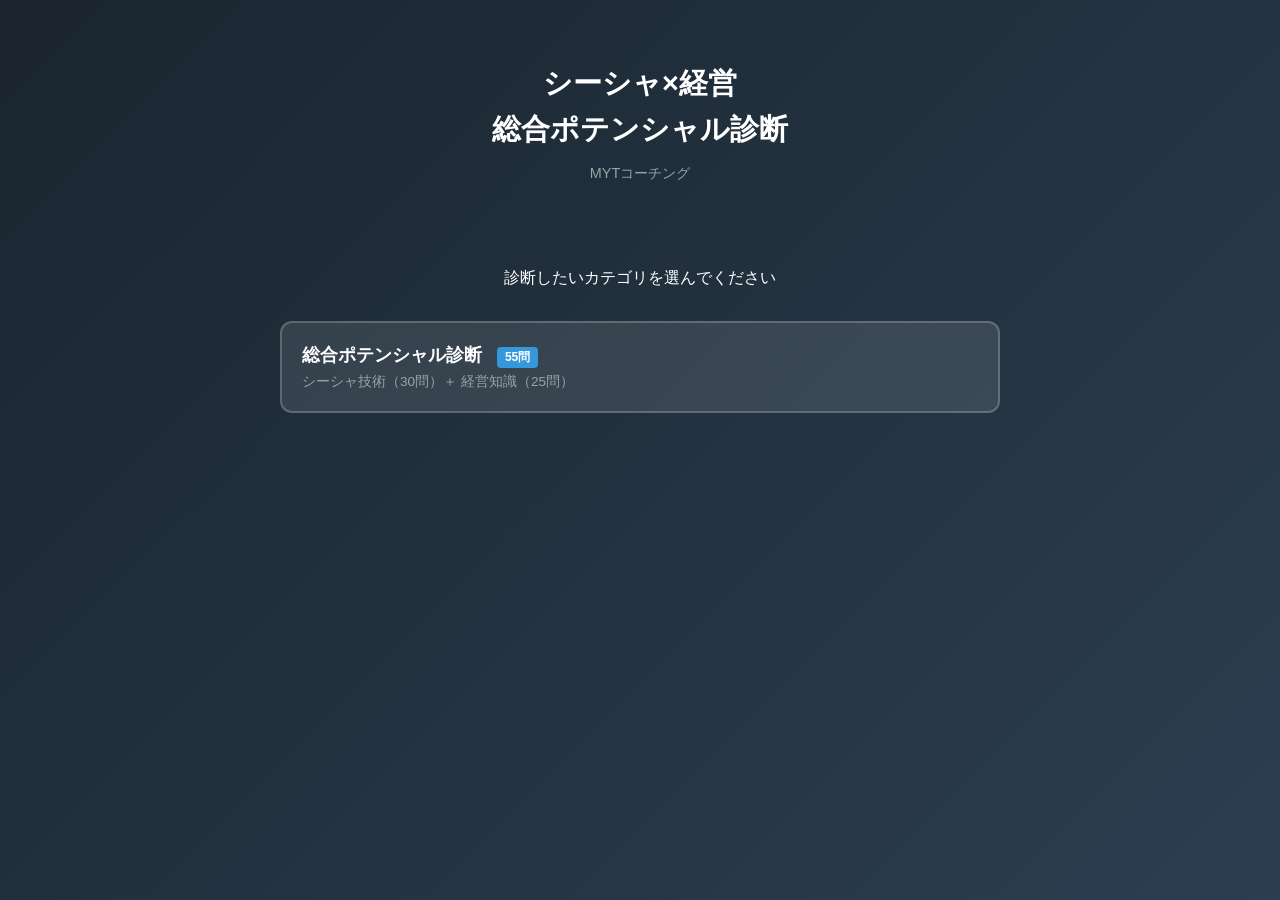
==== index.html @ 393d8783 "Move index.html to project root Co-Authored-By: Claude Opus 4.5 <noreply@anthropic.com>" ====
<!DOCTYPE html>
<html lang="ja">
<head>
    <meta charset="UTF-8">
    <meta name="viewport" content="width=device-width, initial-scale=1.0">
    <title>シーシャ×経営 総合ポテンシャル診断</title>
    <style>
        :root {
            --primary: #2c3e50;
            --secondary: #3498db;
            --success: #27ae60;
            --danger: #e74c3c;
            --warning: #f39c12;
            --light: #ecf0f1;
            --dark: #1a252f;
        }

        * {
            box-sizing: border-box;
            margin: 0;
            padding: 0;
        }

        body {
            font-family: -apple-system, BlinkMacSystemFont, 'Segoe UI', 'Hiragino Sans', sans-serif;
            background: linear-gradient(135deg, #1a252f 0%, #2c3e50 100%);
            min-height: 100vh;
            color: #fff;
            line-height: 1.6;
        }

        .container {
            max-width: 800px;
            margin: 0 auto;
            padding: 20px;
        }

        /* ヘッダー */
        .header {
            text-align: center;
            padding: 40px 20px;
        }

        .header h1 {
            font-size: 1.8rem;
            margin-bottom: 10px;
        }

        .header p {
            color: #95a5a6;
            font-size: 0.9rem;
        }

        /* スタート画面 */
        .start-screen {
            text-align: center;
            padding: 40px 20px;
        }

        .quiz-type-selector {
            display: flex;
            flex-direction: column;
            gap: 15px;
            margin: 30px 0;
        }

        .quiz-type-btn {
            background: rgba(255,255,255,0.1);
            border: 2px solid rgba(255,255,255,0.2);
            color: #fff;
            padding: 20px;
            border-radius: 12px;
            cursor: pointer;
            transition: all 0.3s;
            text-align: left;
        }

        .quiz-type-btn:hover {
            background: rgba(52, 152, 219, 0.3);
            border-color: var(--secondary);
        }

        .quiz-type-btn h3 {
            font-size: 1.1rem;
            margin-bottom: 5px;
        }

        .quiz-type-btn p {
            font-size: 0.85rem;
            color: #95a5a6;
        }

        .quiz-type-btn .badge {
            display: inline-block;
            background: var(--secondary);
            padding: 2px 8px;
            border-radius: 4px;
            font-size: 0.75rem;
            margin-left: 10px;
        }

        /* クイズ画面 */
        .quiz-screen {
            display: none;
        }

        .progress-bar {
            background: rgba(255,255,255,0.1);
            border-radius: 10px;
            height: 8px;
            margin-bottom: 20px;
            overflow: hidden;
        }

        .progress-fill {
            background: linear-gradient(90deg, var(--secondary), var(--success));
            height: 100%;
            transition: width 0.3s;
        }

        .question-info {
            display: flex;
            justify-content: space-between;
            align-items: center;
            margin-bottom: 15px;
            font-size: 0.85rem;
            color: #95a5a6;
        }

        .category-badge {
            background: rgba(52, 152, 219, 0.3);
            padding: 4px 12px;
            border-radius: 20px;
            font-size: 0.8rem;
        }

        .question-card {
            background: rgba(255,255,255,0.05);
            border-radius: 16px;
            padding: 30px;
            margin-bottom: 20px;
        }

        .question-text {
            font-size: 1.15rem;
            line-height: 1.8;
            margin-bottom: 25px;
        }

        .answer-buttons {
            display: flex;
            gap: 15px;
        }

        .answer-btn {
            flex: 1;
            padding: 18px;
            border: 2px solid rgba(255,255,255,0.2);
            border-radius: 12px;
            background: rgba(255,255,255,0.05);
            color: #fff;
            font-size: 1.1rem;
            cursor: pointer;
            transition: all 0.3s;
        }

        .answer-btn:hover {
            transform: translateY(-2px);
        }

        .answer-btn.correct-btn:hover {
            background: rgba(39, 174, 96, 0.3);
            border-color: var(--success);
        }

        .answer-btn.wrong-btn:hover {
            background: rgba(231, 76, 60, 0.3);
            border-color: var(--danger);
        }

        .answer-btn.selected-correct {
            background: rgba(39, 174, 96, 0.5);
            border-color: var(--success);
        }

        .answer-btn.selected-wrong {
            background: rgba(231, 76, 60, 0.5);
            border-color: var(--danger);
        }

        .answer-btn.show-correct {
            background: rgba(39, 174, 96, 0.3);
            border-color: var(--success);
        }

        .answer-btn.selected {
            transform: translateY(-2px);
            box-shadow: 0 4px 15px rgba(52, 152, 219, 0.4);
        }

        .answer-btn.correct-btn.selected {
            background: rgba(39, 174, 96, 0.4);
            border-color: var(--success);
        }

        .answer-btn.wrong-btn.selected {
            background: rgba(231, 76, 60, 0.4);
            border-color: var(--danger);
        }

        .answer-btn:disabled {
            cursor: not-allowed;
            opacity: 0.8;
        }

        /* フィードバック */
        .feedback {
            display: none;
            padding: 20px;
            border-radius: 12px;
            margin-bottom: 20px;
        }

        .feedback.correct {
            background: rgba(39, 174, 96, 0.2);
            border: 1px solid var(--success);
        }

        .feedback.wrong {
            background: rgba(231, 76, 60, 0.2);
            border: 1px solid var(--danger);
        }

        .feedback.info {
            background: rgba(52, 152, 219, 0.2);
            border: 1px solid var(--secondary);
        }

        .feedback h4 {
            margin-bottom: 10px;
            display: flex;
            align-items: center;
            gap: 8px;
        }

        .feedback p {
            font-size: 0.9rem;
            color: #bdc3c7;
        }

        .next-btn {
            width: 100%;
            padding: 16px;
            background: var(--secondary);
            border: none;
            border-radius: 12px;
            color: #fff;
            font-size: 1rem;
            cursor: pointer;
            transition: all 0.3s;
            display: none;
        }

        .next-btn:hover {
            background: #2980b9;
        }

        /* 結果画面 */
        .result-screen {
            display: none;
            text-align: center;
            padding: 40px 20px;
        }

        .score-circle {
            width: 180px;
            height: 180px;
            border-radius: 50%;
            background: conic-gradient(var(--success) var(--score-percent), rgba(255,255,255,0.1) 0);
            display: flex;
            align-items: center;
            justify-content: center;
            margin: 30px auto;
            position: relative;
        }

        .score-circle::before {
            content: '';
            width: 140px;
            height: 140px;
            background: var(--dark);
            border-radius: 50%;
            position: absolute;
        }

        .score-text {
            position: relative;
            z-index: 1;
        }

        .score-text .score {
            font-size: 2.5rem;
            font-weight: bold;
        }

        .score-text .total {
            font-size: 1rem;
            color: #95a5a6;
        }

        .grade {
            font-size: 3rem;
            margin: 20px 0;
        }

        .grade-label {
            font-size: 1.2rem;
            margin-bottom: 30px;
        }

        .main-scores {
            display: flex;
            gap: 20px;
            margin: 30px 0;
        }

        .main-score-card {
            flex: 1;
            background: rgba(255,255,255,0.05);
            border-radius: 12px;
            padding: 20px;
            text-align: center;
        }

        .main-score-card h3 {
            font-size: 0.9rem;
            color: #95a5a6;
            margin-bottom: 10px;
        }

        .main-score-value {
            font-size: 1.8rem;
            font-weight: bold;
            margin-bottom: 5px;
        }

        .main-score-percent {
            font-size: 1rem;
            color: #95a5a6;
            margin-bottom: 10px;
        }

        .main-score-grade {
            font-size: 2rem;
            font-weight: bold;
        }

        .main-score-grade.grade-a { color: var(--success); }
        .main-score-grade.grade-b { color: var(--secondary); }
        .main-score-grade.grade-c { color: var(--warning); }
        .main-score-grade.grade-d { color: var(--danger); }

        .category-scores {
            text-align: left;
            background: rgba(255,255,255,0.05);
            border-radius: 12px;
            padding: 20px;
            margin: 30px 0;
        }

        .category-scores h3 {
            margin-bottom: 15px;
            font-size: 1rem;
        }

        .category-score-item {
            display: flex;
            justify-content: space-between;
            align-items: center;
            padding: 10px 0;
            border-bottom: 1px solid rgba(255,255,255,0.1);
        }

        .category-score-item:last-child {
            border-bottom: none;
        }

        .category-score-item .name {
            font-size: 0.9rem;
        }

        .category-score-item .score {
            font-weight: bold;
        }

        .restart-btn {
            padding: 16px 40px;
            background: var(--secondary);
            border: none;
            border-radius: 12px;
            color: #fff;
            font-size: 1rem;
            cursor: pointer;
            transition: all 0.3s;
            margin-top: 20px;
        }

        .restart-btn:hover {
            background: #2980b9;
        }

        /* 自己評価モード用 */
        .self-eval-note {
            background: rgba(243, 156, 18, 0.2);
            border: 1px solid var(--warning);
            border-radius: 8px;
            padding: 12px;
            margin-bottom: 20px;
            font-size: 0.85rem;
        }

        /* 説明入力用 */
        .explanation-input {
            background: rgba(52, 152, 219, 0.1);
            border: 1px solid var(--secondary);
            border-radius: 12px;
            padding: 20px;
            margin-bottom: 20px;
        }

        .explanation-input label {
            display: block;
            margin-bottom: 10px;
            font-size: 0.95rem;
            color: #ecf0f1;
        }

        .explanation-input textarea {
            width: 100%;
            padding: 12px;
            border: 1px solid rgba(255,255,255,0.2);
            border-radius: 8px;
            background: rgba(255,255,255,0.05);
            color: #fff;
            font-size: 0.95rem;
            font-family: inherit;
            resize: vertical;
            min-height: 100px;
        }

        .explanation-input textarea::placeholder {
            color: #7f8c8d;
        }

        .explanation-input textarea:focus {
            outline: none;
            border-color: var(--secondary);
        }

        .user-explanation-display {
            background: rgba(52, 152, 219, 0.1);
            border: 1px solid var(--secondary);
            border-radius: 8px;
            padding: 15px;
            margin-top: 15px;
        }

        .user-explanation-display h5 {
            font-size: 0.85rem;
            color: #95a5a6;
            margin-bottom: 8px;
        }

        .user-explanation-display p {
            font-size: 0.9rem;
            color: #ecf0f1;
            white-space: pre-wrap;
        }

        /* レスポンシブ */
        @media (max-width: 600px) {
            .header h1 {
                font-size: 1.4rem;
            }

            .question-text {
                font-size: 1rem;
            }

            .answer-buttons {
                flex-direction: column;
            }

            .score-circle {
                width: 150px;
                height: 150px;
            }

            .score-circle::before {
                width: 110px;
                height: 110px;
            }
        }
    </style>
</head>
<body>
    <div class="container">
        <!-- ヘッダー -->
        <div class="header">
            <h1>シーシャ×経営<br>総合ポテンシャル診断</h1>
            <p>MYTコーチング</p>
        </div>

        <!-- スタート画面 -->
        <div class="start-screen" id="startScreen">
            <p>診断したいカテゴリを選んでください</p>

            <div class="quiz-type-selector">
                <button class="quiz-type-btn" onclick="startQuiz('all')">
                    <h3>総合ポテンシャル診断 <span class="badge">55問</span></h3>
                    <p>シーシャ技術（30問）＋ 経営知識（25問）</p>
                </button>
            </div>
        </div>

        <!-- クイズ画面 -->
        <div class="quiz-screen" id="quizScreen">
            <div class="progress-bar">
                <div class="progress-fill" id="progressFill"></div>
            </div>

            <div class="question-info">
                <span id="questionNumber">問1 / 30</span>
                <span class="category-badge" id="categoryBadge">カテゴリ</span>
            </div>

            <div id="selfEvalNote" class="self-eval-note" style="display: none;">
                自己評価形式：できる/説明できる → ○、できない → ×
            </div>

            <div class="question-card">
                <p class="question-text" id="questionText">問題文がここに表示されます</p>

                <div class="answer-buttons">
                    <button class="answer-btn correct-btn" id="btnCorrect" onclick="answer(true)">○</button>
                    <button class="answer-btn wrong-btn" id="btnWrong" onclick="answer(false)">×</button>
                </div>
            </div>

            <div class="feedback" id="feedback">
                <h4 id="feedbackTitle">正解！</h4>
                <p id="feedbackText">解説がここに表示されます</p>
            </div>

            <div class="explanation-input" id="explanationInput" style="display: none;">
                <label for="userExplanation" id="explanationLabel">あなたの説明を入力してください：</label>
                <textarea id="userExplanation" rows="4" placeholder="自分の言葉で説明してください..."></textarea>
            </div>

            <div class="user-explanation-display" id="userExplanationDisplay" style="display: none;">
                <h5>あなたの説明：</h5>
                <p id="userExplanationText"></p>
            </div>

            <button class="next-btn" id="confirmBtn" onclick="confirmAnswer()">回答を確定</button>
            <button class="next-btn" id="submitExplanationBtn" onclick="submitExplanation()" style="display: none;">説明を送信して次へ</button>
            <button class="next-btn" id="nextBtn" onclick="nextQuestion()">次の問題へ</button>
        </div>

        <!-- 結果画面 -->
        <div class="result-screen" id="resultScreen">
            <h2>診断結果</h2>

            <div class="score-circle" id="scoreCircle">
                <div class="score-text">
                    <div class="score" id="finalScore">0</div>
                    <div class="total" id="finalTotal">/ 0問</div>
                </div>
            </div>

            <div class="grade" id="grade">A</div>
            <div class="grade-label" id="gradeLabel">トップクラス</div>

            <div class="main-scores">
                <div class="main-score-card" id="shishaScoreCard">
                    <h3>シーシャ技術</h3>
                    <div class="main-score-value" id="shishaScore">0/30</div>
                    <div class="main-score-percent" id="shishaPercent">0%</div>
                    <div class="main-score-grade" id="shishaGrade">-</div>
                </div>
                <div class="main-score-card" id="businessScoreCard">
                    <h3>経営知識</h3>
                    <div class="main-score-value" id="businessScore">0/25</div>
                    <div class="main-score-percent" id="businessPercent">0%</div>
                    <div class="main-score-grade" id="businessGrade">-</div>
                </div>
            </div>

            <div class="category-scores" id="categoryScores">
                <h3>詳細カテゴリ別スコア</h3>
                <div id="categoryScoreList"></div>
            </div>

            <button class="restart-btn" onclick="restart()">もう一度診断する</button>
        </div>
    </div>

    <script>
        // シーシャ技術診断（30問）
        const shishaQuestions = [
            // Ⅰ．最重要：シーシャの土台理解（1〜8）
            {
                category: "Ⅰ. シーシャの土台理解",
                question: "シーシャで、フレーバーを過熱するのでなく、熱で温めて成分を抽出している意図を自分の言葉で説明できる",
                type: "self-eval",
                explanation: "シーシャは「燃やす」のではなく「揮発させる」ことで味を引き出します。過熱を避け、最適な温度帯を維持する理解が重要です。"
            },
            {
                category: "Ⅰ. シーシャの土台理解",
                question: "シーシャを作ってから30分後に、何が変わるか3つ以上言える",
                type: "self-eval",
                explanation: "熱のなじみ、フレーバーの味変化、キック感の減少、炭の灰化、温度の浸透など、時間経過による変化を理解することが重要です。"
            },
            {
                category: "Ⅰ. シーシャの土台理解",
                question: "香り・味・煙のうち、最初に出やすいものと遅れて出るものを区別できる",
                type: "self-eval",
                explanation: "香料→糖蜜→グリセリンの順で活性化します。それぞれの揮発タイミングを理解することで、より良い提供ができます。"
            },
            {
                category: "Ⅰ. シーシャの土台理解",
                question: "同じフレーバーで、結果が変わった具体例を1つ説明できる",
                type: "self-eval",
                explanation: "機材の変化や外的要因（気温など）で結果は変わります。再現性を持たせるには、変数を意識することが必要です。"
            },
            {
                category: "Ⅰ. シーシャの土台理解",
                question: "炭の「数」以外に、重要な要素を2つ以上言える",
                type: "self-eval",
                explanation: "炭の体積、炭の炊き方、熱気と外気のバランス、使う道具との相性など、数以外にも多くの要素があります。"
            },
            {
                category: "Ⅰ. シーシャの土台理解",
                question: "強く吸いすぎたときに、実際に起きた変化を説明できる",
                type: "self-eval",
                explanation: "強く吸うと熱中心の侵入が進み、上面と下面の剥離が発生。本来持つ時間が短縮される原因になります。"
            },
            {
                category: "Ⅰ. シーシャの土台理解",
                question: "吸う人が変わったときに、どこが変わるか具体的に言える",
                type: "self-eval",
                explanation: "吸い方には属人性があり、浅く吸う人と深く吸う人では、熱の入り方や味の出方が大きく変わります。"
            },
            {
                category: "Ⅰ. シーシャの土台理解",
                question: "その場に合わせて、作り方を変えた経験を説明できる",
                type: "self-eval",
                explanation: "お客さまの好みや趣向に合わせてカスタマイズすることで、より高い満足度を提供できます。"
            },
            // Ⅱ．熱と炭の扱い（9〜15）
            {
                category: "Ⅱ. 熱と炭の扱い",
                question: "炭の数を変えた理由を、結果とセットで説明できる",
                type: "self-eval",
                explanation: "炭が多いと熱中心の侵入で上面が活性化、少ないと外気優位で活性化温度に到達しないなど、結果が大きく変わります。"
            },
            {
                category: "Ⅱ. 熱と炭の扱い",
                question: "炭を中央寄り／外側寄りに置く理由を説明できる",
                type: "self-eval",
                explanation: "炭の配置は熱の入り方を左右します。中央は強い熱、外側は緩やかな熱になります。"
            },
            {
                category: "Ⅱ. 熱と炭の扱い",
                question: "炭を動かさずに失敗した経験を説明できる",
                type: "self-eval",
                explanation: "炭を動かさないと一部だけ過熱し、フレーバーが焦げる原因になります。定期的な調整が必要です。"
            },
            {
                category: "Ⅱ. 熱と炭の扱い",
                question: "吸い始めと30分後で、炭の役割がどう変わるか説明できる",
                type: "self-eval",
                explanation: "炭替え前後で熱量が大きく変化します。炭替え直後は熱が急上昇し、中層〜下層が活性化します。"
            },
            {
                category: "Ⅱ. 熱と炭の扱い",
                question: "炭替えを「いつ・なぜ」行うか説明できる",
                type: "self-eval",
                explanation: "炭が半分程度灰化したタイミングで、熱量維持のために行います。単なる熱源補充ではなく、味の変化も伴います。"
            },
            {
                category: "Ⅱ. 熱と炭の扱い",
                question: "熱が強すぎたと判断した具体的なサインを2つ言える",
                type: "self-eval",
                explanation: "えぐみが出る、煙が焦げ臭い、むせる、味が飛ぶなどのサインがあります。"
            },
            {
                category: "Ⅱ. 熱と炭の扱い",
                question: "熱が弱すぎたと判断した具体的なサインを2つ言える",
                type: "self-eval",
                explanation: "煙が薄い、味が出ない、吸い心地が軽すぎるなどのサインがあります。"
            },
            // Ⅲ．吸い方・人の影響（16〜21）
            {
                category: "Ⅲ. 吸い方・人の影響",
                question: "吸う強さ・間隔が、熱にどう影響するか説明できる",
                type: "self-eval",
                explanation: "強く吸うと空気が流れて熱が上がり、間隔が長いと熱が下がります。吸い方は熱管理の重要な変数です。"
            },
            {
                category: "Ⅲ. 吸い方・人の影響",
                question: "吸いすぎて崩れた経験を、原因込みで説明できる",
                type: "self-eval",
                explanation: "連続して強く吸うと熱が過剰になり、フレーバーが焦げたり、味が崩れる原因になります。"
            },
            {
                category: "Ⅲ. 吸い方・人の影響",
                question: "吸われなさすぎて崩れた経験を説明できる",
                type: "self-eval",
                explanation: "吸わない時間が長いと熱が逃げ、フレーバーが十分に活性化せず味が出なくなります。"
            },
            {
                category: "Ⅲ. 吸い方・人の影響",
                question: "複数人で吸ったときの変化を説明できる",
                type: "self-eval",
                explanation: "複数人で回し吸いすると、熱の入り方が変わり、通常より早く味が変化することがあります。"
            },
            {
                category: "Ⅲ. 吸い方・人の影響",
                question: "自分の吸い方の特徴を言葉で説明できる",
                type: "self-eval",
                explanation: "自分の吸い方を客観視することで、お客さまへのアドバイスや調整がより的確になります。"
            },
            {
                category: "Ⅲ. 吸い方・人の影響",
                question: "お客さんに合わせて、吸い方のアドバイスを変えたことがある",
                type: "self-eval",
                explanation: "初心者にはゆっくり、経験者には自由にといった、相手に合わせたアドバイスができることが重要です。"
            },
            // Ⅳ．道具・環境の理解（22〜26）
            {
                category: "Ⅳ. 道具・環境の理解",
                question: "パイプの違いで起きる変化を説明できる",
                type: "self-eval",
                explanation: "パイプの長さ、太さ、素材、ディフューザーの有無などで、煙の冷却度合いや吸い心地が変わります。"
            },
            {
                category: "Ⅳ. 道具・環境の理解",
                question: "アルミのみ／HMD使用時の違いを説明できる",
                type: "self-eval",
                explanation: "アルミは細かい調整が可能で職人技が出る。HMDは安定性重視で効率的。場面に応じた使い分けが有効です。"
            },
            {
                category: "Ⅳ. 道具・環境の理解",
                question: "水量を変えた理由と結果を説明できる",
                type: "self-eval",
                explanation: "水量は煙の冷却とフィルタリングに影響。多いと冷たくまろやか、少ないと軽い吸い心地になります。"
            },
            {
                category: "Ⅳ. 道具・環境の理解",
                question: "気温・湿度で調整した経験を説明できる",
                type: "self-eval",
                explanation: "冬は水温が下がり煙が冷却されやすく、夏は揮発しやすい。季節に応じた調整が品質安定に繋がります。"
            },
            {
                category: "Ⅳ. 道具・環境の理解",
                question: "同じレシピで失敗した理由を説明できる",
                type: "self-eval",
                explanation: "外部環境（気温、湿度、フレーバーの状態など）の変化により、同じレシピでも結果は変わります。"
            },
            // Ⅴ．学習・復旧能力（27〜30）
            {
                category: "Ⅴ. 学習・復旧能力",
                question: "失敗したシーシャを、どこから直すか説明できる",
                type: "self-eval",
                explanation: "原因特定→対処の順序を理解し、熱なのか、盛り方なのか、炭の配置なのかを判断できることが重要です。"
            },
            {
                category: "Ⅴ. 学習・復旧能力",
                question: "一度崩れた状態から、戻した経験を説明できる",
                type: "self-eval",
                explanation: "リカバリーの経験があると、繁忙時でも落ち着いて対応できます。"
            },
            {
                category: "Ⅴ. 学習・復旧能力",
                question: "他人の失敗を見て、原因を推測したことがある",
                type: "self-eval",
                explanation: "他者の失敗から学ぶ姿勢があると、自分では経験しない失敗パターンも理解できます。"
            },
            {
                category: "Ⅴ. 学習・復旧能力",
                question: "自分の作り方の弱点を1つ言える",
                type: "self-eval",
                explanation: "自己認識ができていると、改善の方向性が明確になり、成長が加速します。"
            }
        ];

        // 経営知識診断（25問）
        const businessQuestions = [
            // 経営感覚・基本概念（1〜5）
            {
                category: "経営感覚・基本概念",
                question: "売上高とは、自店が「売り上げた金額の合計」のことである。",
                answer: false,
                explanation: "お客さまが「買い上げた金額の合計」が正しい定義です。視点の違いが重要です。"
            },
            {
                category: "経営感覚・基本概念",
                question: "飲食店の売上高は「客数 × 客単価」で計算できる。",
                answer: true,
                explanation: "売上高=客数×客単価は経営の基本公式です。売上を伸ばすには「客数を増やす」か「客単価を上げる」かの方向性が見えます。"
            },
            {
                category: "経営感覚・基本概念",
                question: "経営の三種の神器は「人」→「物」→「金」の順番で重要である。",
                answer: false,
                explanation: "「金」→「人」→「物」→売り方の順が正しいです。資金がなければ人も物も揃えられません。"
            },
            {
                category: "経営感覚・基本概念",
                question: "売上高はオーナー・店長（TOP）にしか作れない。",
                answer: true,
                explanation: "TOPである経営者こそが、戦略を立て、仕組みを作り、売上を生み出す源泉となります。"
            },
            {
                category: "経営感覚・基本概念",
                question: "客足が減ったら、まずチラシ配布やSNS広告を強化すべきである。",
                answer: false,
                explanation: "広告の前に、来店が減った原因を特定して解決すべきです。広告・販促は自店の良さを知らしめる行為です。"
            },
            // 生存対策・経営構図（6〜10）
            {
                category: "生存対策・経営構図",
                question: "経営とは、継続した「投資」と「回収」のしくみと活動のことである。",
                answer: true,
                explanation: "経営の本質は投資と回収のサイクルを継続的に回すことです。"
            },
            {
                category: "生存対策・経営構図",
                question: "飲食店の生存条件の一つは「荒利益高≧経費」である。",
                answer: true,
                explanation: "荒利益が経費を下回ると赤字になり、事業継続が困難になります。"
            },
            {
                category: "生存対策・経営構図",
                question: "売上高を上げることは、荒利益を確保し利益を上げるための「目的」である。",
                answer: false,
                explanation: "売上は「手段」です。真の目的は適正な利益を確保し、事業を継続・発展させることです。"
            },
            {
                category: "生存対策・経営構図",
                question: "荒利益高は「売上高－売上原価（食材原価）」で計算できる。",
                answer: true,
                explanation: "荒利益高=売上高-原価で計算されます。これが経費を上回る必要があります。"
            },
            {
                category: "生存対策・経営構図",
                question: "人件費や家賃などの分配率を守らないと、飲食店は確実に崩壊する。",
                answer: true,
                explanation: "分配率は経営の生命線です。FL比率（Food+Labor）の管理が特に重要です。"
            },
            // 顧客対応（11〜15）
            {
                category: "顧客対応",
                question: "「お客さまのために」とは、朝礼で唱和する心構えのことである。",
                answer: false,
                explanation: "心構えではなく、行動の仕方と、実現している状態のことです。「思っている」だけでは不十分です。"
            },
            {
                category: "顧客対応",
                question: "飲食店において「料理（商品）」こそがお客さま満足の本命策である。",
                answer: true,
                explanation: "接客やサービスも大切ですが、お客様は商品を求めて来店されます。商品力が最優先です。"
            },
            {
                category: "顧客対応",
                question: "お客さまが店に求める要素として「安さ」「豊富さ」「速さ」「便利さ」「清潔さ」がある。",
                answer: true,
                explanation: "これらは顧客が店舗に求める基本的な価値要素です。"
            },
            {
                category: "顧客対応",
                question: "料理の品質に必要なのは「最高の品質」よりも「価格に見合った必要な品質」である。",
                answer: true,
                explanation: "過剰品質はコストを圧迫します。価格に見合った適正品質を提供することが重要です。"
            },
            {
                category: "顧客対応",
                question: "「お客さまのために」とは、「作る立場」「売る立場」で考えることである。",
                answer: false,
                explanation: "「食べる立場」「買う立場」に視点を変更することが正しい考え方です。"
            },
            // 経営戦略・市場対応（16〜19）
            {
                category: "経営戦略・市場対応",
                question: "小規模飲食店に最初から必要なのは「差別化」であり、繁盛店の「真似」をすべきではない。",
                answer: false,
                explanation: "最初は差別化できる体力をつけるために「真似（＝経験主義）」をすべきです。"
            },
            {
                category: "経営戦略・市場対応",
                question: "「オンリーワン」の店になることは、「ナンバーワン」になるための手段である。",
                answer: true,
                explanation: "ある分野でナンバーワンになるための戦略的選択がオンリーワンです。"
            },
            {
                category: "経営戦略・市場対応",
                question: "現代の飲食店では「多メニュー・少量販売」から「限定メニュー・多量販売」への転換が求められる。",
                answer: true,
                explanation: "メニューを絞り込み、得意分野に集中することで効率と品質を高められます。"
            },
            {
                category: "経営戦略・市場対応",
                question: "飲食店経営における重要な判断は「精神力」や「根性」だけで行うべきである。",
                answer: false,
                explanation: "「精神」と「論理」の両立が必要です。決断は「知識」であり、精神・根性だけではありません。"
            },
            // メニュー政策・商品管理（20〜22）
            {
                category: "メニュー政策・商品管理",
                question: "飲食店で利益が出ない場合、まず取り組むべきは「売上高の増大」である。",
                answer: false,
                explanation: "売れない時代においては、まず「コスト削減」から取り組むべきです。"
            },
            {
                category: "メニュー政策・商品管理",
                question: "プライスラインの数は多ければ多いほど良い。",
                answer: false,
                explanation: "通常は3〜5ライン、最大でも7ラインが適正です。安くて1ラインが最も強い。"
            },
            {
                category: "メニュー政策・商品管理",
                question: "飲食店のビジネス手法は、同一メニューをより多くの客に売る「マーケティング」である。",
                answer: false,
                explanation: "同一の客に総予算の範囲でより多くの料理・ドリンクを提供する「マーチャンダイジング」が重要です。"
            },
            // 計数管理（23〜25）
            {
                category: "計数管理",
                question: "ABC分析とは、売れ筋メニューに管理の主力を注ぐ「重点管理」の手法である。",
                answer: true,
                explanation: "売上貢献度でA・B・Cにランク分けし、重点的に管理する手法です。"
            },
            {
                category: "計数管理",
                question: "実地棚卸しをしないと、正確な荒利益高がわからず「経営」ができなくなる。",
                answer: true,
                explanation: "棚卸しなしでは原価が正確に把握できず、利益計算ができません。"
            },
            {
                category: "計数管理",
                question: "労働生産性の公式は「売上高÷従業者数」である。",
                answer: false,
                explanation: "「荒利益高÷従業者数」が正しい公式です。生産性は単位当り獲得荒利益高のことです。"
            }
        ];

        // 状態管理
        let currentQuestions = [];
        let currentIndex = 0;
        let score = 0;
        let categoryScores = {};
        let quizType = '';
        let shishaScore = { correct: 0, total: 0 };
        let businessScore = { correct: 0, total: 0 };
        let selectedAnswer = null; // 現在選択中の回答
        let userExplanations = []; // ユーザーの説明を保存

        // クイズ開始
        function startQuiz(type) {
            quizType = type;

            // シーシャ問題にquizTypeを付与
            const shishaWithType = shishaQuestions.map(q => ({...q, quizType: 'shisha'}));
            // 経営問題にquizTypeを付与
            const businessWithType = businessQuestions.map(q => ({...q, quizType: 'business'}));

            // 全問題を結合（シーシャ→経営の順、シャッフルなし）
            currentQuestions = [...shishaWithType, ...businessWithType];

            currentIndex = 0;
            score = 0;
            categoryScores = {};
            shishaScore = { correct: 0, total: 0 };
            businessScore = { correct: 0, total: 0 };
            userExplanations = [];

            document.getElementById('startScreen').style.display = 'none';
            document.getElementById('quizScreen').style.display = 'block';
            document.getElementById('resultScreen').style.display = 'none';

            showQuestion();
        }

        // 配列シャッフル
        function shuffleArray(array) {
            const newArray = [...array];
            for (let i = newArray.length - 1; i > 0; i--) {
                const j = Math.floor(Math.random() * (i + 1));
                [newArray[i], newArray[j]] = [newArray[j], newArray[i]];
            }
            return newArray;
        }

        // 問題表示
        function showQuestion() {
            const q = currentQuestions[currentIndex];

            // プログレスバー更新
            const progress = ((currentIndex) / currentQuestions.length) * 100;
            document.getElementById('progressFill').style.width = progress + '%';

            // 問題番号
            document.getElementById('questionNumber').textContent =
                `問${currentIndex + 1} / ${currentQuestions.length}`;

            // カテゴリ
            document.getElementById('categoryBadge').textContent = q.category;

            // 問題文
            document.getElementById('questionText').textContent = q.question;

            // 自己評価モードの表示
            if (q.type === 'self-eval') {
                document.getElementById('selfEvalNote').style.display = 'block';
                document.getElementById('btnCorrect').textContent = '○ できる';
                document.getElementById('btnWrong').textContent = '× できない';
            } else {
                document.getElementById('selfEvalNote').style.display = 'none';
                document.getElementById('btnCorrect').textContent = '○';
                document.getElementById('btnWrong').textContent = '×';
            }

            // ボタンリセット
            const btnCorrect = document.getElementById('btnCorrect');
            const btnWrong = document.getElementById('btnWrong');
            btnCorrect.disabled = false;
            btnWrong.disabled = false;
            btnCorrect.className = 'answer-btn correct-btn';
            btnWrong.className = 'answer-btn wrong-btn';

            // 選択状態リセット
            selectedAnswer = null;

            // フィードバック・ボタン非表示
            document.getElementById('feedback').style.display = 'none';
            document.getElementById('confirmBtn').style.display = 'none';
            document.getElementById('nextBtn').style.display = 'none';
            document.getElementById('submitExplanationBtn').style.display = 'none';
            document.getElementById('explanationInput').style.display = 'none';
            document.getElementById('userExplanationDisplay').style.display = 'none';
            document.getElementById('userExplanation').value = '';
        }

        // 回答選択（変更可能）
        function answer(userAnswer) {
            const q = currentQuestions[currentIndex];
            const btnCorrect = document.getElementById('btnCorrect');
            const btnWrong = document.getElementById('btnWrong');
            const feedback = document.getElementById('feedback');

            // 選択状態を保存
            selectedAnswer = userAnswer;

            // ボタンのスタイルをリセット
            btnCorrect.className = 'answer-btn correct-btn';
            btnWrong.className = 'answer-btn wrong-btn';

            // 選択中のボタンを強調表示
            if (userAnswer) {
                btnCorrect.classList.add('selected');
            } else {
                btnWrong.classList.add('selected');
            }

            // フィードバック表示（選択中、解説なし）
            feedback.style.display = 'block';
            feedback.className = 'feedback info';
            if (q.type === 'self-eval') {
                document.getElementById('feedbackTitle').textContent =
                    userAnswer ? '○ できる を選択中' : '× できない を選択中';
            } else {
                document.getElementById('feedbackTitle').textContent =
                    userAnswer ? '○ を選択中' : '× を選択中';
            }
            document.getElementById('feedbackText').textContent = '変更する場合は別のボタンを押してください';

            // 確定ボタン表示、次へボタン非表示
            document.getElementById('confirmBtn').style.display = 'block';
            document.getElementById('nextBtn').style.display = 'none';
        }

        // 回答を確定
        function confirmAnswer() {
            if (selectedAnswer === null) {
                alert('回答を選択してください');
                return;
            }

            const q = currentQuestions[currentIndex];
            const btnCorrect = document.getElementById('btnCorrect');
            const btnWrong = document.getElementById('btnWrong');
            const feedback = document.getElementById('feedback');

            // ボタンを無効化（変更不可）
            btnCorrect.disabled = true;
            btnWrong.disabled = true;

            // スコア計算
            let isCorrect;
            if (q.type === 'self-eval') {
                isCorrect = selectedAnswer;
            } else {
                isCorrect = (selectedAnswer === q.answer);
            }

            if (isCorrect) {
                score++;
            }

            // シーシャ/経営別スコア
            if (q.quizType === 'shisha') {
                shishaScore.total++;
                if (isCorrect) shishaScore.correct++;
            } else {
                businessScore.total++;
                if (isCorrect) businessScore.correct++;
            }

            // カテゴリ別スコア
            if (!categoryScores[q.category]) {
                categoryScores[q.category] = { correct: 0, total: 0 };
            }
            categoryScores[q.category].total++;
            if (isCorrect) {
                categoryScores[q.category].correct++;
            }

            // 確定ボタン非表示
            document.getElementById('confirmBtn').style.display = 'none';

            // 問1〜8で「○ できる」を選んだ場合は、先に説明入力を求める（解説はまだ見せない）
            if (currentIndex < 8 && selectedAnswer === true) {
                // フィードバックは「○ できる」のみ表示、解説はまだ非表示
                feedback.className = 'feedback correct';
                document.getElementById('feedbackTitle').textContent = '○ できる';
                document.getElementById('feedbackText').textContent = '下のテキストエリアに説明を入力してください';

                document.getElementById('explanationInput').style.display = 'block';
                document.getElementById('explanationLabel').textContent =
                    '実際に自分の言葉で説明してください：';
                document.getElementById('submitExplanationBtn').style.display = 'block';
                document.getElementById('nextBtn').style.display = 'none';
            } else {
                // 通常通り解説を表示
                if (q.type === 'self-eval') {
                    feedback.className = 'feedback ' + (selectedAnswer ? 'correct' : 'wrong');
                    document.getElementById('feedbackTitle').textContent =
                        selectedAnswer ? '○ できる' : '× できない';
                } else {
                    feedback.className = 'feedback ' + (isCorrect ? 'correct' : 'wrong');
                    document.getElementById('feedbackTitle').textContent =
                        isCorrect ? '正解！' : '不正解（正解は ' + (q.answer ? '○' : '×') + '）';
                }
                document.getElementById('feedbackText').textContent = q.explanation;

                // 次へボタン表示
                document.getElementById('nextBtn').style.display = 'block';
                document.getElementById('nextBtn').textContent =
                    currentIndex === currentQuestions.length - 1 ? '結果を見る' : '次の問題へ';
            }
        }

        // 説明を送信
        function submitExplanation() {
            const userExplanation = document.getElementById('userExplanation').value.trim();

            if (!userExplanation) {
                alert('説明を入力してください');
                return;
            }

            const q = currentQuestions[currentIndex];

            // ユーザーの説明を保存
            userExplanations[currentIndex] = userExplanation;

            // 入力フォームを非表示
            document.getElementById('explanationInput').style.display = 'none';
            document.getElementById('submitExplanationBtn').style.display = 'none';

            // ユーザーの説明を表示
            document.getElementById('userExplanationDisplay').style.display = 'block';
            document.getElementById('userExplanationText').textContent = userExplanation;

            // 解説を表示（ここで初めて見せる）
            const feedback = document.getElementById('feedback');
            feedback.className = 'feedback correct';
            document.getElementById('feedbackTitle').textContent = '回答例：';
            document.getElementById('feedbackText').textContent = q.explanation;

            // 次へボタン表示
            document.getElementById('nextBtn').style.display = 'block';
            document.getElementById('nextBtn').textContent =
                currentIndex === currentQuestions.length - 1 ? '結果を見る' : '次の問題へ';
        }

        // 次の問題へ進む
        function nextQuestion() {
            // 選択をリセット
            selectedAnswer = null;

            // 次へ進む
            currentIndex++;

            if (currentIndex >= currentQuestions.length) {
                showResult();
            } else {
                showQuestion();
            }
        }

        // グレード判定関数
        function getGrade(percent) {
            if (percent >= 90) return { grade: 'A', label: 'トップクラス', class: 'grade-a' };
            if (percent >= 70) return { grade: 'B', label: '基礎は固まっている', class: 'grade-b' };
            if (percent >= 50) return { grade: 'C', label: '改善の余地あり', class: 'grade-c' };
            return { grade: 'D', label: '基礎から強化が必要', class: 'grade-d' };
        }

        // 結果表示
        function showResult() {
            document.getElementById('quizScreen').style.display = 'none';
            document.getElementById('resultScreen').style.display = 'block';

            const total = currentQuestions.length;
            const percent = Math.round((score / total) * 100);

            // 総合スコア表示
            document.getElementById('finalScore').textContent = score;
            document.getElementById('finalTotal').textContent = `/ ${total}問`;

            // スコアサークル
            document.getElementById('scoreCircle').style.setProperty('--score-percent', percent + '%');

            // 総合グレード判定
            const totalGrade = getGrade(percent);
            document.getElementById('grade').textContent = totalGrade.grade;
            document.getElementById('gradeLabel').textContent = totalGrade.label;

            // シーシャスコア表示
            const shishaPercent = Math.round((shishaScore.correct / shishaScore.total) * 100);
            const shishaGradeInfo = getGrade(shishaPercent);
            document.getElementById('shishaScore').textContent = `${shishaScore.correct}/${shishaScore.total}`;
            document.getElementById('shishaPercent').textContent = `${shishaPercent}%`;
            const shishaGradeEl = document.getElementById('shishaGrade');
            shishaGradeEl.textContent = shishaGradeInfo.grade;
            shishaGradeEl.className = 'main-score-grade ' + shishaGradeInfo.class;

            // 経営スコア表示
            const businessPercent = Math.round((businessScore.correct / businessScore.total) * 100);
            const businessGradeInfo = getGrade(businessPercent);
            document.getElementById('businessScore').textContent = `${businessScore.correct}/${businessScore.total}`;
            document.getElementById('businessPercent').textContent = `${businessPercent}%`;
            const businessGradeEl = document.getElementById('businessGrade');
            businessGradeEl.textContent = businessGradeInfo.grade;
            businessGradeEl.className = 'main-score-grade ' + businessGradeInfo.class;

            // カテゴリ別スコア
            const categoryList = document.getElementById('categoryScoreList');
            categoryList.innerHTML = '';

            // シーシャカテゴリを先に表示
            const shishaCategories = Object.entries(categoryScores).filter(([cat]) => cat.startsWith('Ⅰ') || cat.startsWith('Ⅱ') || cat.startsWith('Ⅲ') || cat.startsWith('Ⅳ') || cat.startsWith('Ⅴ'));
            const businessCategories = Object.entries(categoryScores).filter(([cat]) => !cat.startsWith('Ⅰ') && !cat.startsWith('Ⅱ') && !cat.startsWith('Ⅲ') && !cat.startsWith('Ⅳ') && !cat.startsWith('Ⅴ'));

            // シーシャカテゴリ
            if (shishaCategories.length > 0) {
                const shishaHeader = document.createElement('div');
                shishaHeader.className = 'category-header';
                shishaHeader.innerHTML = '<strong>【シーシャ技術】</strong>';
                shishaHeader.style.marginTop = '10px';
                shishaHeader.style.marginBottom = '5px';
                shishaHeader.style.color = '#3498db';
                categoryList.appendChild(shishaHeader);

                for (const [category, data] of shishaCategories) {
                    const item = document.createElement('div');
                    item.className = 'category-score-item';
                    const catPercent = Math.round((data.correct / data.total) * 100);
                    item.innerHTML = `
                        <span class="name">${category}</span>
                        <span class="score">${data.correct}/${data.total} (${catPercent}%)</span>
                    `;
                    categoryList.appendChild(item);
                }
            }

            // 経営カテゴリ
            if (businessCategories.length > 0) {
                const businessHeader = document.createElement('div');
                businessHeader.className = 'category-header';
                businessHeader.innerHTML = '<strong>【経営知識】</strong>';
                businessHeader.style.marginTop = '15px';
                businessHeader.style.marginBottom = '5px';
                businessHeader.style.color = '#27ae60';
                categoryList.appendChild(businessHeader);

                for (const [category, data] of businessCategories) {
                    const item = document.createElement('div');
                    item.className = 'category-score-item';
                    const catPercent = Math.round((data.correct / data.total) * 100);
                    item.innerHTML = `
                        <span class="name">${category}</span>
                        <span class="score">${data.correct}/${data.total} (${catPercent}%)</span>
                    `;
                    categoryList.appendChild(item);
                }
            }
        }

        // 再スタート
        function restart() {
            document.getElementById('startScreen').style.display = 'block';
            document.getElementById('quizScreen').style.display = 'none';
            document.getElementById('resultScreen').style.display = 'none';
        }
    </script>
</body>
</html>
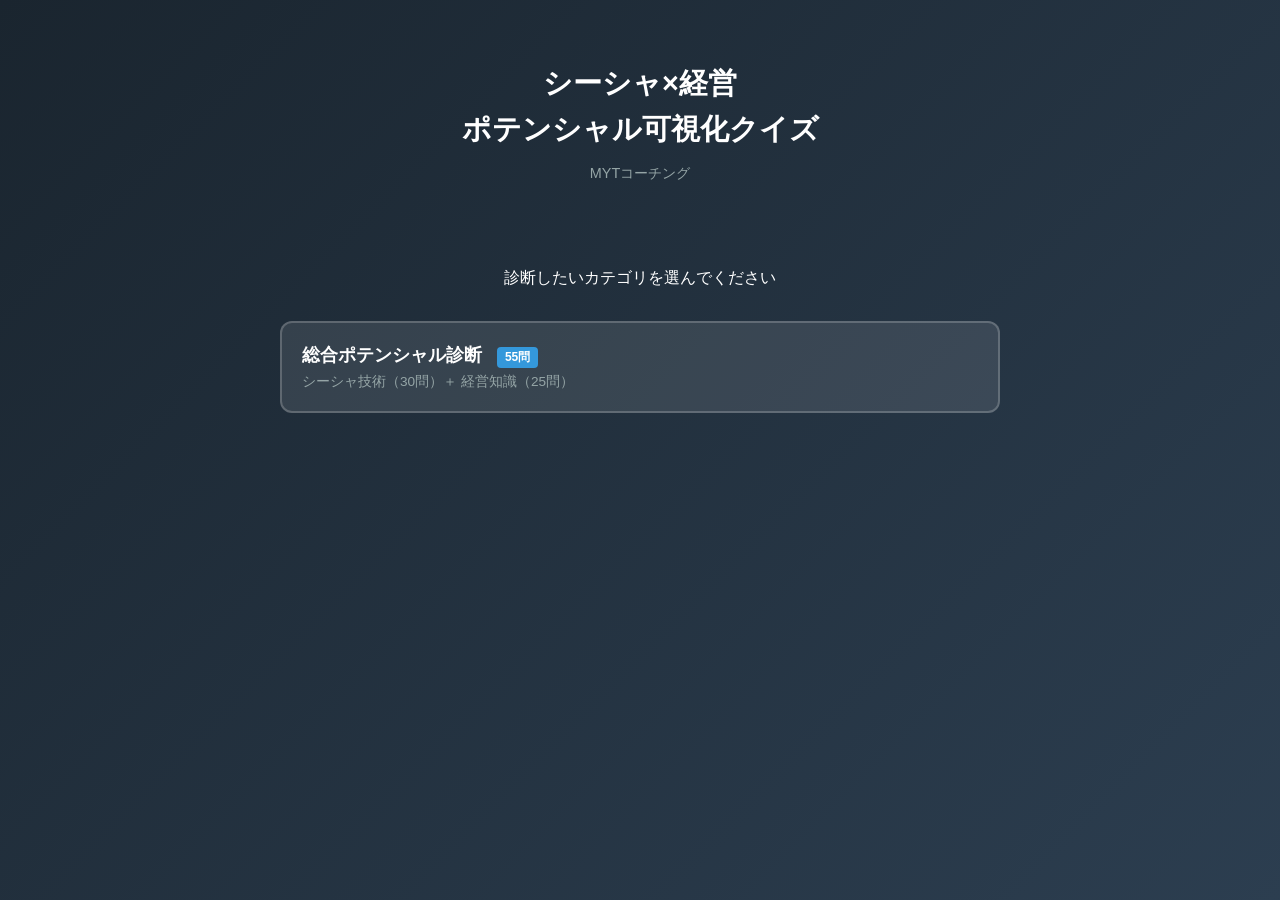
==== commit e3eaac7c: "Update app title to ポテンシャル可視化クイズ Co-Authored-By: Claude Opus 4.5 <noreply@anthropic.com>" ====
--- a/index.html
+++ b/index.html
@@ -3,7 +3,7 @@
 <head>
     <meta charset="UTF-8">
     <meta name="viewport" content="width=device-width, initial-scale=1.0">
-    <title>シーシャ×経営 総合ポテンシャル診断</title>
+    <title>シーシャ×経営 ポテンシャル可視化クイズ</title>
     <style>
         :root {
             --primary: #2c3e50;
@@ -507,7 +507,7 @@
     <div class="container">
         <!-- ヘッダー -->
         <div class="header">
-            <h1>シーシャ×経営<br>総合ポテンシャル診断</h1>
+            <h1>シーシャ×経営<br>ポテンシャル可視化クイズ</h1>
             <p>MYTコーチング</p>
         </div>
 
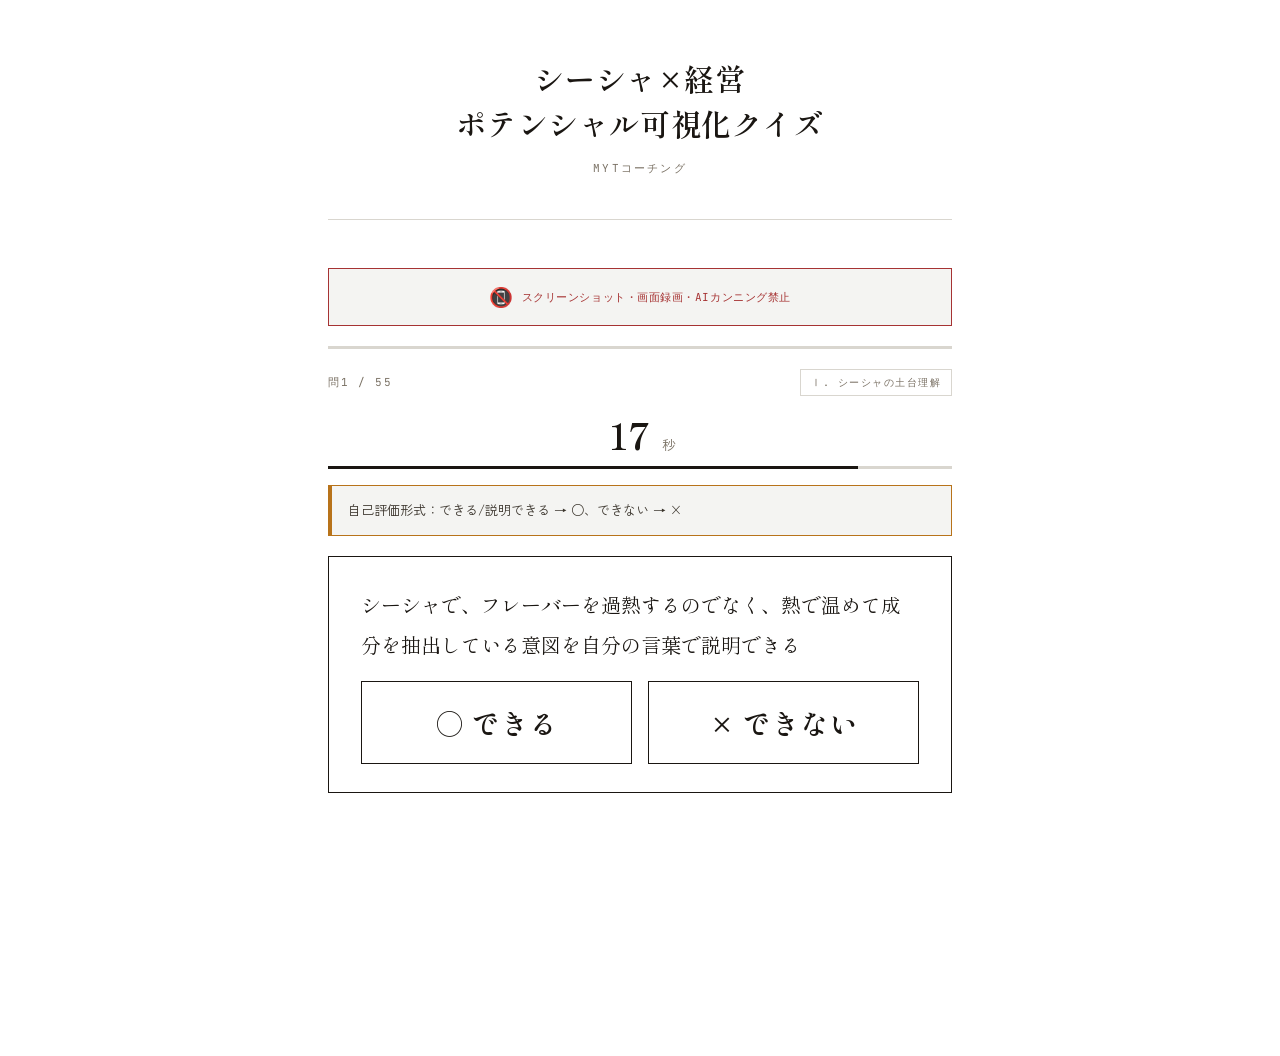
==== commit 5d32bd38: "feat: redesign quiz UI and LP pre-launch polish クイズUI（index.html / styles.css / app.js）をLPのデザイン言語に統一" ====
--- a/index.html
+++ b/index.html
@@ -4,507 +4,26 @@
     <meta charset="UTF-8">
     <meta name="viewport" content="width=device-width, initial-scale=1.0">
     <title>シーシャ×経営 ポテンシャル可視化クイズ</title>
-    <style>
-        :root {
-            --primary: #2c3e50;
-            --secondary: #3498db;
-            --success: #27ae60;
-            --danger: #e74c3c;
-            --warning: #f39c12;
-            --light: #ecf0f1;
-            --dark: #1a252f;
-        }
-
-        * {
-            box-sizing: border-box;
-            margin: 0;
-            padding: 0;
-        }
-
-        body {
-            font-family: -apple-system, BlinkMacSystemFont, 'Segoe UI', 'Hiragino Sans', sans-serif;
-            background: linear-gradient(135deg, #1a252f 0%, #2c3e50 100%);
-            min-height: 100vh;
-            color: #fff;
-            line-height: 1.6;
-        }
-
-        .container {
-            max-width: 800px;
-            margin: 0 auto;
-            padding: 20px;
-        }
-
-        /* ヘッダー */
-        .header {
-            text-align: center;
-            padding: 40px 20px;
-        }
-
-        .header h1 {
-            font-size: 1.8rem;
-            margin-bottom: 10px;
-        }
-
-        .header p {
-            color: #95a5a6;
-            font-size: 0.9rem;
-        }
-
-        /* スタート画面 */
-        .start-screen {
-            text-align: center;
-            padding: 40px 20px;
-        }
-
-        .quiz-type-selector {
-            display: flex;
-            flex-direction: column;
-            gap: 15px;
-            margin: 30px 0;
-        }
-
-        .quiz-type-btn {
-            background: rgba(255,255,255,0.1);
-            border: 2px solid rgba(255,255,255,0.2);
-            color: #fff;
-            padding: 20px;
-            border-radius: 12px;
-            cursor: pointer;
-            transition: all 0.3s;
-            text-align: left;
-        }
-
-        .quiz-type-btn:hover {
-            background: rgba(52, 152, 219, 0.3);
-            border-color: var(--secondary);
-        }
-
-        .quiz-type-btn h3 {
-            font-size: 1.1rem;
-            margin-bottom: 5px;
-        }
-
-        .quiz-type-btn p {
-            font-size: 0.85rem;
-            color: #95a5a6;
-        }
-
-        .quiz-type-btn .badge {
-            display: inline-block;
-            background: var(--secondary);
-            padding: 2px 8px;
-            border-radius: 4px;
-            font-size: 0.75rem;
-            margin-left: 10px;
-        }
-
-        /* クイズ画面 */
-        .quiz-screen {
-            display: none;
-        }
-
-        .progress-bar {
-            background: rgba(255,255,255,0.1);
-            border-radius: 10px;
-            height: 8px;
-            margin-bottom: 20px;
-            overflow: hidden;
-        }
-
-        .progress-fill {
-            background: linear-gradient(90deg, var(--secondary), var(--success));
-            height: 100%;
-            transition: width 0.3s;
-        }
-
-        .question-info {
-            display: flex;
-            justify-content: space-between;
-            align-items: center;
-            margin-bottom: 15px;
-            font-size: 0.85rem;
-            color: #95a5a6;
-        }
-
-        .category-badge {
-            background: rgba(52, 152, 219, 0.3);
-            padding: 4px 12px;
-            border-radius: 20px;
-            font-size: 0.8rem;
-        }
-
-        .question-card {
-            background: rgba(255,255,255,0.05);
-            border-radius: 16px;
-            padding: 30px;
-            margin-bottom: 20px;
-        }
-
-        .question-text {
-            font-size: 1.15rem;
-            line-height: 1.8;
-            margin-bottom: 25px;
-        }
-
-        .answer-buttons {
-            display: flex;
-            gap: 15px;
-        }
-
-        .answer-btn {
-            flex: 1;
-            padding: 18px;
-            border: 2px solid rgba(255,255,255,0.2);
-            border-radius: 12px;
-            background: rgba(255,255,255,0.05);
-            color: #fff;
-            font-size: 1.1rem;
-            cursor: pointer;
-            transition: all 0.3s;
-        }
-
-        .answer-btn:hover {
-            transform: translateY(-2px);
-        }
-
-        .answer-btn.correct-btn:hover {
-            background: rgba(39, 174, 96, 0.3);
-            border-color: var(--success);
-        }
-
-        .answer-btn.wrong-btn:hover {
-            background: rgba(231, 76, 60, 0.3);
-            border-color: var(--danger);
-        }
-
-        .answer-btn.selected-correct {
-            background: rgba(39, 174, 96, 0.5);
-            border-color: var(--success);
-        }
-
-        .answer-btn.selected-wrong {
-            background: rgba(231, 76, 60, 0.5);
-            border-color: var(--danger);
-        }
-
-        .answer-btn.show-correct {
-            background: rgba(39, 174, 96, 0.3);
-            border-color: var(--success);
-        }
-
-        .answer-btn.selected {
-            transform: translateY(-2px);
-            box-shadow: 0 4px 15px rgba(52, 152, 219, 0.4);
-        }
-
-        .answer-btn.correct-btn.selected {
-            background: rgba(39, 174, 96, 0.4);
-            border-color: var(--success);
-        }
-
-        .answer-btn.wrong-btn.selected {
-            background: rgba(231, 76, 60, 0.4);
-            border-color: var(--danger);
-        }
-
-        .answer-btn:disabled {
-            cursor: not-allowed;
-            opacity: 0.8;
-        }
-
-        /* フィードバック */
-        .feedback {
-            display: none;
-            padding: 20px;
-            border-radius: 12px;
-            margin-bottom: 20px;
-        }
-
-        .feedback.correct {
-            background: rgba(39, 174, 96, 0.2);
-            border: 1px solid var(--success);
-        }
-
-        .feedback.wrong {
-            background: rgba(231, 76, 60, 0.2);
-            border: 1px solid var(--danger);
-        }
-
-        .feedback.info {
-            background: rgba(52, 152, 219, 0.2);
-            border: 1px solid var(--secondary);
-        }
-
-        .feedback h4 {
-            margin-bottom: 10px;
-            display: flex;
-            align-items: center;
-            gap: 8px;
-        }
-
-        .feedback p {
-            font-size: 0.9rem;
-            color: #bdc3c7;
-        }
-
-        .next-btn {
-            width: 100%;
-            padding: 16px;
-            background: var(--secondary);
-            border: none;
-            border-radius: 12px;
-            color: #fff;
-            font-size: 1rem;
-            cursor: pointer;
-            transition: all 0.3s;
-            display: none;
-        }
-
-        .next-btn:hover {
-            background: #2980b9;
-        }
-
-        /* 結果画面 */
-        .result-screen {
-            display: none;
-            text-align: center;
-            padding: 40px 20px;
-        }
-
-        .score-circle {
-            width: 180px;
-            height: 180px;
-            border-radius: 50%;
-            background: conic-gradient(var(--success) var(--score-percent), rgba(255,255,255,0.1) 0);
-            display: flex;
-            align-items: center;
-            justify-content: center;
-            margin: 30px auto;
-            position: relative;
-        }
-
-        .score-circle::before {
-            content: '';
-            width: 140px;
-            height: 140px;
-            background: var(--dark);
-            border-radius: 50%;
-            position: absolute;
-        }
-
-        .score-text {
-            position: relative;
-            z-index: 1;
-        }
-
-        .score-text .score {
-            font-size: 2.5rem;
-            font-weight: bold;
-        }
-
-        .score-text .total {
-            font-size: 1rem;
-            color: #95a5a6;
-        }
-
-        .grade {
-            font-size: 3rem;
-            margin: 20px 0;
-        }
-
-        .grade-label {
-            font-size: 1.2rem;
-            margin-bottom: 30px;
-        }
-
-        .main-scores {
-            display: flex;
-            gap: 20px;
-            margin: 30px 0;
-        }
-
-        .main-score-card {
-            flex: 1;
-            background: rgba(255,255,255,0.05);
-            border-radius: 12px;
-            padding: 20px;
-            text-align: center;
-        }
-
-        .main-score-card h3 {
-            font-size: 0.9rem;
-            color: #95a5a6;
-            margin-bottom: 10px;
-        }
-
-        .main-score-value {
-            font-size: 1.8rem;
-            font-weight: bold;
-            margin-bottom: 5px;
-        }
-
-        .main-score-percent {
-            font-size: 1rem;
-            color: #95a5a6;
-            margin-bottom: 10px;
-        }
-
-        .main-score-grade {
-            font-size: 2rem;
-            font-weight: bold;
-        }
-
-        .main-score-grade.grade-a { color: var(--success); }
-        .main-score-grade.grade-b { color: var(--secondary); }
-        .main-score-grade.grade-c { color: var(--warning); }
-        .main-score-grade.grade-d { color: var(--danger); }
-
-        .category-scores {
-            text-align: left;
-            background: rgba(255,255,255,0.05);
-            border-radius: 12px;
-            padding: 20px;
-            margin: 30px 0;
-        }
-
-        .category-scores h3 {
-            margin-bottom: 15px;
-            font-size: 1rem;
-        }
-
-        .category-score-item {
-            display: flex;
-            justify-content: space-between;
-            align-items: center;
-            padding: 10px 0;
-            border-bottom: 1px solid rgba(255,255,255,0.1);
-        }
-
-        .category-score-item:last-child {
-            border-bottom: none;
-        }
-
-        .category-score-item .name {
-            font-size: 0.9rem;
-        }
-
-        .category-score-item .score {
-            font-weight: bold;
-        }
-
-        .restart-btn {
-            padding: 16px 40px;
-            background: var(--secondary);
-            border: none;
-            border-radius: 12px;
-            color: #fff;
-            font-size: 1rem;
-            cursor: pointer;
-            transition: all 0.3s;
-            margin-top: 20px;
-        }
-
-        .restart-btn:hover {
-            background: #2980b9;
-        }
-
-        /* 自己評価モード用 */
-        .self-eval-note {
-            background: rgba(243, 156, 18, 0.2);
-            border: 1px solid var(--warning);
-            border-radius: 8px;
-            padding: 12px;
-            margin-bottom: 20px;
-            font-size: 0.85rem;
-        }
-
-        /* 説明入力用 */
-        .explanation-input {
-            background: rgba(52, 152, 219, 0.1);
-            border: 1px solid var(--secondary);
-            border-radius: 12px;
-            padding: 20px;
-            margin-bottom: 20px;
-        }
-
-        .explanation-input label {
-            display: block;
-            margin-bottom: 10px;
-            font-size: 0.95rem;
-            color: #ecf0f1;
-        }
-
-        .explanation-input textarea {
-            width: 100%;
-            padding: 12px;
-            border: 1px solid rgba(255,255,255,0.2);
-            border-radius: 8px;
-            background: rgba(255,255,255,0.05);
-            color: #fff;
-            font-size: 0.95rem;
-            font-family: inherit;
-            resize: vertical;
-            min-height: 100px;
-        }
-
-        .explanation-input textarea::placeholder {
-            color: #7f8c8d;
-        }
-
-        .explanation-input textarea:focus {
-            outline: none;
-            border-color: var(--secondary);
-        }
-
-        .user-explanation-display {
-            background: rgba(52, 152, 219, 0.1);
-            border: 1px solid var(--secondary);
-            border-radius: 8px;
-            padding: 15px;
-            margin-top: 15px;
-        }
-
-        .user-explanation-display h5 {
-            font-size: 0.85rem;
-            color: #95a5a6;
-            margin-bottom: 8px;
-        }
-
-        .user-explanation-display p {
-            font-size: 0.9rem;
-            color: #ecf0f1;
-            white-space: pre-wrap;
-        }
-
-        /* レスポンシブ */
-        @media (max-width: 600px) {
-            .header h1 {
-                font-size: 1.4rem;
-            }
-
-            .question-text {
-                font-size: 1rem;
-            }
-
-            .answer-buttons {
-                flex-direction: column;
-            }
-
-            .score-circle {
-                width: 150px;
-                height: 150px;
-            }
-
-            .score-circle::before {
-                width: 110px;
-                height: 110px;
-            }
-        }
-    </style>
+    <link rel="preconnect" href="https://fonts.googleapis.com">
+    <link rel="preconnect" href="https://fonts.gstatic.com" crossorigin>
+    <link href="https://fonts.googleapis.com/css2?family=Shippori+Mincho:wght@400;500;600;700&family=Zen+Kaku+Gothic+New:wght@400;500;700&family=JetBrains+Mono:wght@400;500&family=Cormorant+Garamond:ital,wght@0,400;0,500;1,400&display=swap" rel="stylesheet">
+    <link rel="stylesheet" href="styles.css">
 </head>
 <body>
-    <div class="container">
+    <!-- タブ離脱警告 -->
+    <div class="tab-warning" id="tabWarning">
+        ⚠️ タブを離れないでください！<span class="tab-warning-count" id="tabWarningCount"></span>
+    </div>
+
+    <!-- スクリーンショット検知オーバーレイ -->
+    <div class="screenshot-overlay" id="screenshotOverlay">
+        <div class="icon">📵</div>
+        <h2>画面を戻してください</h2>
+        <p>クイズ中は他のアプリに切り替えないでください</p>
+        <p style="font-size: 0.85rem;">スクリーンショット・画面録画は禁止されています</p>
+    </div>
+
+    <div class="container" oncontextmenu="return false;" oncopy="return false;" oncut="return false;">
         <!-- ヘッダー -->
         <div class="header">
             <h1>シーシャ×経営<br>ポテンシャル可視化クイズ</h1>
@@ -525,50 +44,70 @@
 
         <!-- クイズ画面 -->
         <div class="quiz-screen" id="quizScreen">
-            <div class="progress-bar">
-                <div class="progress-fill" id="progressFill"></div>
-            </div>
-
-            <div class="question-info">
-                <span id="questionNumber">問1 / 30</span>
-                <span class="category-badge" id="categoryBadge">カテゴリ</span>
-            </div>
-
-            <div id="selfEvalNote" class="self-eval-note" style="display: none;">
-                自己評価形式：できる/説明できる → ○、できない → ×
-            </div>
-
-            <div class="question-card">
-                <p class="question-text" id="questionText">問題文がここに表示されます</p>
-
-                <div class="answer-buttons">
-                    <button class="answer-btn correct-btn" id="btnCorrect" onclick="answer(true)">○</button>
-                    <button class="answer-btn wrong-btn" id="btnWrong" onclick="answer(false)">×</button>
+            <!-- 上部固定：進捗・問題番号・タイマー -->
+            <div class="quiz-top">
+                <div class="screenshot-warning-banner">
+                    <span class="icon">📵</span>
+                    スクリーンショット・画面録画・AIカンニング禁止
+                </div>
+                <div class="progress-bar">
+                    <div class="progress-fill" id="progressFill"></div>
+                </div>
+                <div class="question-info">
+                    <span id="questionNumber">問1 / 30</span>
+                    <span class="category-badge" id="categoryBadge">カテゴリ</span>
+                </div>
+                <div class="timer-container">
+                    <span class="timer" id="timerDisplay">20</span>
+                    <span style="font-size: 0.85rem; color: var(--ink-mute);">秒</span>
+                </div>
+                <div class="timer-bar">
+                    <div class="timer-bar-fill" id="timerBarFill"></div>
+                </div>
+                <div id="selfEvalNote" class="self-eval-note" style="display: none;">
+                    自己評価形式：できる/説明できる → ○、できない → ×
                 </div>
             </div>
 
-            <div class="feedback" id="feedback">
-                <h4 id="feedbackTitle">正解！</h4>
-                <p id="feedbackText">解説がここに表示されます</p>
+            <!-- 中部伸縮：問題カード・フィードバック -->
+            <div class="quiz-middle">
+                <div class="question-card">
+                    <p class="question-text" id="questionText">問題文がここに表示されます</p>
+                    <div class="answer-buttons">
+                        <button class="answer-btn correct-btn" id="btnCorrect" onclick="answer(true)">○</button>
+                        <button class="answer-btn wrong-btn" id="btnWrong" onclick="answer(false)">×</button>
+                    </div>
+                </div>
+
+                <div class="feedback" id="feedback">
+                    <h4 id="feedbackTitle">正解！</h4>
+                    <p id="feedbackText">解説がここに表示されます</p>
+                </div>
+
+                <div class="explanation-input" id="explanationInput" style="display: none;">
+                    <div class="explanation-heading">EXPLANATION</div>
+                    <label for="userExplanation" id="explanationLabel">自分の言葉で説明してください</label>
+                    <p class="explanation-hint">選択を変えたい場合は、上の ○ / × ボタンを押してください</p>
+                    <textarea id="userExplanation" rows="3" placeholder="ここに入力..."></textarea>
+                </div>
+
+                <div class="user-explanation-display" id="userExplanationDisplay" style="display: none;">
+                    <h5>あなたの説明：</h5>
+                    <p id="userExplanationText"></p>
+                </div>
             </div>
 
-            <div class="explanation-input" id="explanationInput" style="display: none;">
-                <label for="userExplanation" id="explanationLabel">あなたの説明を入力してください：</label>
-                <textarea id="userExplanation" rows="4" placeholder="自分の言葉で説明してください..."></textarea>
+            <!-- 下部固定：ボタン -->
+            <div class="quiz-bottom">
+                <button class="next-btn" id="confirmBtn" onclick="confirmAnswer()">回答を確定</button>
+                <button class="next-btn" id="submitExplanationBtn" onclick="submitExplanation()" style="display: none;">説明を送信して次へ</button>
+                <button class="next-btn" id="nextBtn" onclick="nextQuestion()">次の問題へ</button>
             </div>
-
-            <div class="user-explanation-display" id="userExplanationDisplay" style="display: none;">
-                <h5>あなたの説明：</h5>
-                <p id="userExplanationText"></p>
-            </div>
-
-            <button class="next-btn" id="confirmBtn" onclick="confirmAnswer()">回答を確定</button>
-            <button class="next-btn" id="submitExplanationBtn" onclick="submitExplanation()" style="display: none;">説明を送信して次へ</button>
-            <button class="next-btn" id="nextBtn" onclick="nextQuestion()">次の問題へ</button>
         </div>
 
         <!-- 結果画面 -->
         <div class="result-screen" id="resultScreen">
+            <div class="print-header">シーシャ×経営 ポテンシャル可視化クイズ ─ 診断結果</div>
             <h2>診断結果</h2>
 
             <div class="score-circle" id="scoreCircle">
@@ -601,730 +140,17 @@
                 <div id="categoryScoreList"></div>
             </div>
 
+            <div class="export-buttons">
+                <button class="export-btn" onclick="exportCSV()">CSV ダウンロード</button>
+                <button class="export-btn" onclick="exportJSON()">JSON ダウンロード</button>
+                <button class="export-btn" onclick="window.print()">PDF 保存 / 印刷</button>
+            </div>
+
             <button class="restart-btn" onclick="restart()">もう一度診断する</button>
         </div>
     </div>
 
-    <script>
-        // シーシャ技術診断（30問）
-        const shishaQuestions = [
-            // Ⅰ．最重要：シーシャの土台理解（1〜8）
-            {
-                category: "Ⅰ. シーシャの土台理解",
-                question: "シーシャで、フレーバーを過熱するのでなく、熱で温めて成分を抽出している意図を自分の言葉で説明できる",
-                type: "self-eval",
-                explanation: "シーシャは「燃やす」のではなく「揮発させる」ことで味を引き出します。過熱を避け、最適な温度帯を維持する理解が重要です。"
-            },
-            {
-                category: "Ⅰ. シーシャの土台理解",
-                question: "シーシャを作ってから30分後に、何が変わるか3つ以上言える",
-                type: "self-eval",
-                explanation: "熱のなじみ、フレーバーの味変化、キック感の減少、炭の灰化、温度の浸透など、時間経過による変化を理解することが重要です。"
-            },
-            {
-                category: "Ⅰ. シーシャの土台理解",
-                question: "香り・味・煙のうち、最初に出やすいものと遅れて出るものを区別できる",
-                type: "self-eval",
-                explanation: "香料→糖蜜→グリセリンの順で活性化します。それぞれの揮発タイミングを理解することで、より良い提供ができます。"
-            },
-            {
-                category: "Ⅰ. シーシャの土台理解",
-                question: "同じフレーバーで、結果が変わった具体例を1つ説明できる",
-                type: "self-eval",
-                explanation: "機材の変化や外的要因（気温など）で結果は変わります。再現性を持たせるには、変数を意識することが必要です。"
-            },
-            {
-                category: "Ⅰ. シーシャの土台理解",
-                question: "炭の「数」以外に、重要な要素を2つ以上言える",
-                type: "self-eval",
-                explanation: "炭の体積、炭の炊き方、熱気と外気のバランス、使う道具との相性など、数以外にも多くの要素があります。"
-            },
-            {
-                category: "Ⅰ. シーシャの土台理解",
-                question: "強く吸いすぎたときに、実際に起きた変化を説明できる",
-                type: "self-eval",
-                explanation: "強く吸うと熱中心の侵入が進み、上面と下面の剥離が発生。本来持つ時間が短縮される原因になります。"
-            },
-            {
-                category: "Ⅰ. シーシャの土台理解",
-                question: "吸う人が変わったときに、どこが変わるか具体的に言える",
-                type: "self-eval",
-                explanation: "吸い方には属人性があり、浅く吸う人と深く吸う人では、熱の入り方や味の出方が大きく変わります。"
-            },
-            {
-                category: "Ⅰ. シーシャの土台理解",
-                question: "その場に合わせて、作り方を変えた経験を説明できる",
-                type: "self-eval",
-                explanation: "お客さまの好みや趣向に合わせてカスタマイズすることで、より高い満足度を提供できます。"
-            },
-            // Ⅱ．熱と炭の扱い（9〜15）
-            {
-                category: "Ⅱ. 熱と炭の扱い",
-                question: "炭の数を変えた理由を、結果とセットで説明できる",
-                type: "self-eval",
-                explanation: "炭が多いと熱中心の侵入で上面が活性化、少ないと外気優位で活性化温度に到達しないなど、結果が大きく変わります。"
-            },
-            {
-                category: "Ⅱ. 熱と炭の扱い",
-                question: "炭を中央寄り／外側寄りに置く理由を説明できる",
-                type: "self-eval",
-                explanation: "炭の配置は熱の入り方を左右します。中央は強い熱、外側は緩やかな熱になります。"
-            },
-            {
-                category: "Ⅱ. 熱と炭の扱い",
-                question: "炭を動かさずに失敗した経験を説明できる",
-                type: "self-eval",
-                explanation: "炭を動かさないと一部だけ過熱し、フレーバーが焦げる原因になります。定期的な調整が必要です。"
-            },
-            {
-                category: "Ⅱ. 熱と炭の扱い",
-                question: "吸い始めと30分後で、炭の役割がどう変わるか説明できる",
-                type: "self-eval",
-                explanation: "炭替え前後で熱量が大きく変化します。炭替え直後は熱が急上昇し、中層〜下層が活性化します。"
-            },
-            {
-                category: "Ⅱ. 熱と炭の扱い",
-                question: "炭替えを「いつ・なぜ」行うか説明できる",
-                type: "self-eval",
-                explanation: "炭が半分程度灰化したタイミングで、熱量維持のために行います。単なる熱源補充ではなく、味の変化も伴います。"
-            },
-            {
-                category: "Ⅱ. 熱と炭の扱い",
-                question: "熱が強すぎたと判断した具体的なサインを2つ言える",
-                type: "self-eval",
-                explanation: "えぐみが出る、煙が焦げ臭い、むせる、味が飛ぶなどのサインがあります。"
-            },
-            {
-                category: "Ⅱ. 熱と炭の扱い",
-                question: "熱が弱すぎたと判断した具体的なサインを2つ言える",
-                type: "self-eval",
-                explanation: "煙が薄い、味が出ない、吸い心地が軽すぎるなどのサインがあります。"
-            },
-            // Ⅲ．吸い方・人の影響（16〜21）
-            {
-                category: "Ⅲ. 吸い方・人の影響",
-                question: "吸う強さ・間隔が、熱にどう影響するか説明できる",
-                type: "self-eval",
-                explanation: "強く吸うと空気が流れて熱が上がり、間隔が長いと熱が下がります。吸い方は熱管理の重要な変数です。"
-            },
-            {
-                category: "Ⅲ. 吸い方・人の影響",
-                question: "吸いすぎて崩れた経験を、原因込みで説明できる",
-                type: "self-eval",
-                explanation: "連続して強く吸うと熱が過剰になり、フレーバーが焦げたり、味が崩れる原因になります。"
-            },
-            {
-                category: "Ⅲ. 吸い方・人の影響",
-                question: "吸われなさすぎて崩れた経験を説明できる",
-                type: "self-eval",
-                explanation: "吸わない時間が長いと熱が逃げ、フレーバーが十分に活性化せず味が出なくなります。"
-            },
-            {
-                category: "Ⅲ. 吸い方・人の影響",
-                question: "複数人で吸ったときの変化を説明できる",
-                type: "self-eval",
-                explanation: "複数人で回し吸いすると、熱の入り方が変わり、通常より早く味が変化することがあります。"
-            },
-            {
-                category: "Ⅲ. 吸い方・人の影響",
-                question: "自分の吸い方の特徴を言葉で説明できる",
-                type: "self-eval",
-                explanation: "自分の吸い方を客観視することで、お客さまへのアドバイスや調整がより的確になります。"
-            },
-            {
-                category: "Ⅲ. 吸い方・人の影響",
-                question: "お客さんに合わせて、吸い方のアドバイスを変えたことがある",
-                type: "self-eval",
-                explanation: "初心者にはゆっくり、経験者には自由にといった、相手に合わせたアドバイスができることが重要です。"
-            },
-            // Ⅳ．道具・環境の理解（22〜26）
-            {
-                category: "Ⅳ. 道具・環境の理解",
-                question: "パイプの違いで起きる変化を説明できる",
-                type: "self-eval",
-                explanation: "パイプの長さ、太さ、素材、ディフューザーの有無などで、煙の冷却度合いや吸い心地が変わります。"
-            },
-            {
-                category: "Ⅳ. 道具・環境の理解",
-                question: "アルミのみ／HMD使用時の違いを説明できる",
-                type: "self-eval",
-                explanation: "アルミは細かい調整が可能で職人技が出る。HMDは安定性重視で効率的。場面に応じた使い分けが有効です。"
-            },
-            {
-                category: "Ⅳ. 道具・環境の理解",
-                question: "水量を変えた理由と結果を説明できる",
-                type: "self-eval",
-                explanation: "水量は煙の冷却とフィルタリングに影響。多いと冷たくまろやか、少ないと軽い吸い心地になります。"
-            },
-            {
-                category: "Ⅳ. 道具・環境の理解",
-                question: "気温・湿度で調整した経験を説明できる",
-                type: "self-eval",
-                explanation: "冬は水温が下がり煙が冷却されやすく、夏は揮発しやすい。季節に応じた調整が品質安定に繋がります。"
-            },
-            {
-                category: "Ⅳ. 道具・環境の理解",
-                question: "同じレシピで失敗した理由を説明できる",
-                type: "self-eval",
-                explanation: "外部環境（気温、湿度、フレーバーの状態など）の変化により、同じレシピでも結果は変わります。"
-            },
-            // Ⅴ．学習・復旧能力（27〜30）
-            {
-                category: "Ⅴ. 学習・復旧能力",
-                question: "失敗したシーシャを、どこから直すか説明できる",
-                type: "self-eval",
-                explanation: "原因特定→対処の順序を理解し、熱なのか、盛り方なのか、炭の配置なのかを判断できることが重要です。"
-            },
-            {
-                category: "Ⅴ. 学習・復旧能力",
-                question: "一度崩れた状態から、戻した経験を説明できる",
-                type: "self-eval",
-                explanation: "リカバリーの経験があると、繁忙時でも落ち着いて対応できます。"
-            },
-            {
-                category: "Ⅴ. 学習・復旧能力",
-                question: "他人の失敗を見て、原因を推測したことがある",
-                type: "self-eval",
-                explanation: "他者の失敗から学ぶ姿勢があると、自分では経験しない失敗パターンも理解できます。"
-            },
-            {
-                category: "Ⅴ. 学習・復旧能力",
-                question: "自分の作り方の弱点を1つ言える",
-                type: "self-eval",
-                explanation: "自己認識ができていると、改善の方向性が明確になり、成長が加速します。"
-            }
-        ];
-
-        // 経営知識診断（25問）
-        const businessQuestions = [
-            // 経営感覚・基本概念（1〜5）
-            {
-                category: "経営感覚・基本概念",
-                question: "売上高とは、自店が「売り上げた金額の合計」のことである。",
-                answer: false,
-                explanation: "お客さまが「買い上げた金額の合計」が正しい定義です。視点の違いが重要です。"
-            },
-            {
-                category: "経営感覚・基本概念",
-                question: "飲食店の売上高は「客数 × 客単価」で計算できる。",
-                answer: true,
-                explanation: "売上高=客数×客単価は経営の基本公式です。売上を伸ばすには「客数を増やす」か「客単価を上げる」かの方向性が見えます。"
-            },
-            {
-                category: "経営感覚・基本概念",
-                question: "経営の三種の神器は「人」→「物」→「金」の順番で重要である。",
-                answer: false,
-                explanation: "「金」→「人」→「物」→売り方の順が正しいです。資金がなければ人も物も揃えられません。"
-            },
-            {
-                category: "経営感覚・基本概念",
-                question: "売上高はオーナー・店長（TOP）にしか作れない。",
-                answer: true,
-                explanation: "TOPである経営者こそが、戦略を立て、仕組みを作り、売上を生み出す源泉となります。"
-            },
-            {
-                category: "経営感覚・基本概念",
-                question: "客足が減ったら、まずチラシ配布やSNS広告を強化すべきである。",
-                answer: false,
-                explanation: "広告の前に、来店が減った原因を特定して解決すべきです。広告・販促は自店の良さを知らしめる行為です。"
-            },
-            // 生存対策・経営構図（6〜10）
-            {
-                category: "生存対策・経営構図",
-                question: "経営とは、継続した「投資」と「回収」のしくみと活動のことである。",
-                answer: true,
-                explanation: "経営の本質は投資と回収のサイクルを継続的に回すことです。"
-            },
-            {
-                category: "生存対策・経営構図",
-                question: "飲食店の生存条件の一つは「荒利益高≧経費」である。",
-                answer: true,
-                explanation: "荒利益が経費を下回ると赤字になり、事業継続が困難になります。"
-            },
-            {
-                category: "生存対策・経営構図",
-                question: "売上高を上げることは、荒利益を確保し利益を上げるための「目的」である。",
-                answer: false,
-                explanation: "売上は「手段」です。真の目的は適正な利益を確保し、事業を継続・発展させることです。"
-            },
-            {
-                category: "生存対策・経営構図",
-                question: "荒利益高は「売上高－売上原価（食材原価）」で計算できる。",
-                answer: true,
-                explanation: "荒利益高=売上高-原価で計算されます。これが経費を上回る必要があります。"
-            },
-            {
-                category: "生存対策・経営構図",
-                question: "人件費や家賃などの分配率を守らないと、飲食店は確実に崩壊する。",
-                answer: true,
-                explanation: "分配率は経営の生命線です。FL比率（Food+Labor）の管理が特に重要です。"
-            },
-            // 顧客対応（11〜15）
-            {
-                category: "顧客対応",
-                question: "「お客さまのために」とは、朝礼で唱和する心構えのことである。",
-                answer: false,
-                explanation: "心構えではなく、行動の仕方と、実現している状態のことです。「思っている」だけでは不十分です。"
-            },
-            {
-                category: "顧客対応",
-                question: "飲食店において「料理（商品）」こそがお客さま満足の本命策である。",
-                answer: true,
-                explanation: "接客やサービスも大切ですが、お客様は商品を求めて来店されます。商品力が最優先です。"
-            },
-            {
-                category: "顧客対応",
-                question: "お客さまが店に求める要素として「安さ」「豊富さ」「速さ」「便利さ」「清潔さ」がある。",
-                answer: true,
-                explanation: "これらは顧客が店舗に求める基本的な価値要素です。"
-            },
-            {
-                category: "顧客対応",
-                question: "料理の品質に必要なのは「最高の品質」よりも「価格に見合った必要な品質」である。",
-                answer: true,
-                explanation: "過剰品質はコストを圧迫します。価格に見合った適正品質を提供することが重要です。"
-            },
-            {
-                category: "顧客対応",
-                question: "「お客さまのために」とは、「作る立場」「売る立場」で考えることである。",
-                answer: false,
-                explanation: "「食べる立場」「買う立場」に視点を変更することが正しい考え方です。"
-            },
-            // 経営戦略・市場対応（16〜19）
-            {
-                category: "経営戦略・市場対応",
-                question: "小規模飲食店に最初から必要なのは「差別化」であり、繁盛店の「真似」をすべきではない。",
-                answer: false,
-                explanation: "最初は差別化できる体力をつけるために「真似（＝経験主義）」をすべきです。"
-            },
-            {
-                category: "経営戦略・市場対応",
-                question: "「オンリーワン」の店になることは、「ナンバーワン」になるための手段である。",
-                answer: true,
-                explanation: "ある分野でナンバーワンになるための戦略的選択がオンリーワンです。"
-            },
-            {
-                category: "経営戦略・市場対応",
-                question: "現代の飲食店では「多メニュー・少量販売」から「限定メニュー・多量販売」への転換が求められる。",
-                answer: true,
-                explanation: "メニューを絞り込み、得意分野に集中することで効率と品質を高められます。"
-            },
-            {
-                category: "経営戦略・市場対応",
-                question: "飲食店経営における重要な判断は「精神力」や「根性」だけで行うべきである。",
-                answer: false,
-                explanation: "「精神」と「論理」の両立が必要です。決断は「知識」であり、精神・根性だけではありません。"
-            },
-            // メニュー政策・商品管理（20〜22）
-            {
-                category: "メニュー政策・商品管理",
-                question: "飲食店で利益が出ない場合、まず取り組むべきは「売上高の増大」である。",
-                answer: false,
-                explanation: "売れない時代においては、まず「コスト削減」から取り組むべきです。"
-            },
-            {
-                category: "メニュー政策・商品管理",
-                question: "プライスラインの数は多ければ多いほど良い。",
-                answer: false,
-                explanation: "通常は3〜5ライン、最大でも7ラインが適正です。安くて1ラインが最も強い。"
-            },
-            {
-                category: "メニュー政策・商品管理",
-                question: "飲食店のビジネス手法は、同一メニューをより多くの客に売る「マーケティング」である。",
-                answer: false,
-                explanation: "同一の客に総予算の範囲でより多くの料理・ドリンクを提供する「マーチャンダイジング」が重要です。"
-            },
-            // 計数管理（23〜25）
-            {
-                category: "計数管理",
-                question: "ABC分析とは、売れ筋メニューに管理の主力を注ぐ「重点管理」の手法である。",
-                answer: true,
-                explanation: "売上貢献度でA・B・Cにランク分けし、重点的に管理する手法です。"
-            },
-            {
-                category: "計数管理",
-                question: "実地棚卸しをしないと、正確な荒利益高がわからず「経営」ができなくなる。",
-                answer: true,
-                explanation: "棚卸しなしでは原価が正確に把握できず、利益計算ができません。"
-            },
-            {
-                category: "計数管理",
-                question: "労働生産性の公式は「売上高÷従業者数」である。",
-                answer: false,
-                explanation: "「荒利益高÷従業者数」が正しい公式です。生産性は単位当り獲得荒利益高のことです。"
-            }
-        ];
-
-        // 状態管理
-        let currentQuestions = [];
-        let currentIndex = 0;
-        let score = 0;
-        let categoryScores = {};
-        let quizType = '';
-        let shishaScore = { correct: 0, total: 0 };
-        let businessScore = { correct: 0, total: 0 };
-        let selectedAnswer = null; // 現在選択中の回答
-        let userExplanations = []; // ユーザーの説明を保存
-
-        // クイズ開始
-        function startQuiz(type) {
-            quizType = type;
-
-            // シーシャ問題にquizTypeを付与
-            const shishaWithType = shishaQuestions.map(q => ({...q, quizType: 'shisha'}));
-            // 経営問題にquizTypeを付与
-            const businessWithType = businessQuestions.map(q => ({...q, quizType: 'business'}));
-
-            // 全問題を結合（シーシャ→経営の順、シャッフルなし）
-            currentQuestions = [...shishaWithType, ...businessWithType];
-
-            currentIndex = 0;
-            score = 0;
-            categoryScores = {};
-            shishaScore = { correct: 0, total: 0 };
-            businessScore = { correct: 0, total: 0 };
-            userExplanations = [];
-
-            document.getElementById('startScreen').style.display = 'none';
-            document.getElementById('quizScreen').style.display = 'block';
-            document.getElementById('resultScreen').style.display = 'none';
-
-            showQuestion();
-        }
-
-        // 配列シャッフル
-        function shuffleArray(array) {
-            const newArray = [...array];
-            for (let i = newArray.length - 1; i > 0; i--) {
-                const j = Math.floor(Math.random() * (i + 1));
-                [newArray[i], newArray[j]] = [newArray[j], newArray[i]];
-            }
-            return newArray;
-        }
-
-        // 問題表示
-        function showQuestion() {
-            const q = currentQuestions[currentIndex];
-
-            // プログレスバー更新
-            const progress = ((currentIndex) / currentQuestions.length) * 100;
-            document.getElementById('progressFill').style.width = progress + '%';
-
-            // 問題番号
-            document.getElementById('questionNumber').textContent =
-                `問${currentIndex + 1} / ${currentQuestions.length}`;
-
-            // カテゴリ
-            document.getElementById('categoryBadge').textContent = q.category;
-
-            // 問題文
-            document.getElementById('questionText').textContent = q.question;
-
-            // 自己評価モードの表示
-            if (q.type === 'self-eval') {
-                document.getElementById('selfEvalNote').style.display = 'block';
-                document.getElementById('btnCorrect').textContent = '○ できる';
-                document.getElementById('btnWrong').textContent = '× できない';
-            } else {
-                document.getElementById('selfEvalNote').style.display = 'none';
-                document.getElementById('btnCorrect').textContent = '○';
-                document.getElementById('btnWrong').textContent = '×';
-            }
-
-            // ボタンリセット
-            const btnCorrect = document.getElementById('btnCorrect');
-            const btnWrong = document.getElementById('btnWrong');
-            btnCorrect.disabled = false;
-            btnWrong.disabled = false;
-            btnCorrect.className = 'answer-btn correct-btn';
-            btnWrong.className = 'answer-btn wrong-btn';
-
-            // 選択状態リセット
-            selectedAnswer = null;
-
-            // フィードバック・ボタン非表示
-            document.getElementById('feedback').style.display = 'none';
-            document.getElementById('confirmBtn').style.display = 'none';
-            document.getElementById('nextBtn').style.display = 'none';
-            document.getElementById('submitExplanationBtn').style.display = 'none';
-            document.getElementById('explanationInput').style.display = 'none';
-            document.getElementById('userExplanationDisplay').style.display = 'none';
-            document.getElementById('userExplanation').value = '';
-        }
-
-        // 回答選択（変更可能）
-        function answer(userAnswer) {
-            const q = currentQuestions[currentIndex];
-            const btnCorrect = document.getElementById('btnCorrect');
-            const btnWrong = document.getElementById('btnWrong');
-            const feedback = document.getElementById('feedback');
-
-            // 選択状態を保存
-            selectedAnswer = userAnswer;
-
-            // ボタンのスタイルをリセット
-            btnCorrect.className = 'answer-btn correct-btn';
-            btnWrong.className = 'answer-btn wrong-btn';
-
-            // 選択中のボタンを強調表示
-            if (userAnswer) {
-                btnCorrect.classList.add('selected');
-            } else {
-                btnWrong.classList.add('selected');
-            }
-
-            // フィードバック表示（選択中、解説なし）
-            feedback.style.display = 'block';
-            feedback.className = 'feedback info';
-            if (q.type === 'self-eval') {
-                document.getElementById('feedbackTitle').textContent =
-                    userAnswer ? '○ できる を選択中' : '× できない を選択中';
-            } else {
-                document.getElementById('feedbackTitle').textContent =
-                    userAnswer ? '○ を選択中' : '× を選択中';
-            }
-            document.getElementById('feedbackText').textContent = '変更する場合は別のボタンを押してください';
-
-            // 確定ボタン表示、次へボタン非表示
-            document.getElementById('confirmBtn').style.display = 'block';
-            document.getElementById('nextBtn').style.display = 'none';
-        }
-
-        // 回答を確定
-        function confirmAnswer() {
-            if (selectedAnswer === null) {
-                alert('回答を選択してください');
-                return;
-            }
-
-            const q = currentQuestions[currentIndex];
-            const btnCorrect = document.getElementById('btnCorrect');
-            const btnWrong = document.getElementById('btnWrong');
-            const feedback = document.getElementById('feedback');
-
-            // ボタンを無効化（変更不可）
-            btnCorrect.disabled = true;
-            btnWrong.disabled = true;
-
-            // スコア計算
-            let isCorrect;
-            if (q.type === 'self-eval') {
-                isCorrect = selectedAnswer;
-            } else {
-                isCorrect = (selectedAnswer === q.answer);
-            }
-
-            if (isCorrect) {
-                score++;
-            }
-
-            // シーシャ/経営別スコア
-            if (q.quizType === 'shisha') {
-                shishaScore.total++;
-                if (isCorrect) shishaScore.correct++;
-            } else {
-                businessScore.total++;
-                if (isCorrect) businessScore.correct++;
-            }
-
-            // カテゴリ別スコア
-            if (!categoryScores[q.category]) {
-                categoryScores[q.category] = { correct: 0, total: 0 };
-            }
-            categoryScores[q.category].total++;
-            if (isCorrect) {
-                categoryScores[q.category].correct++;
-            }
-
-            // 確定ボタン非表示
-            document.getElementById('confirmBtn').style.display = 'none';
-
-            // 問1〜8で「○ できる」を選んだ場合は、先に説明入力を求める（解説はまだ見せない）
-            if (currentIndex < 8 && selectedAnswer === true) {
-                // フィードバックは「○ できる」のみ表示、解説はまだ非表示
-                feedback.className = 'feedback correct';
-                document.getElementById('feedbackTitle').textContent = '○ できる';
-                document.getElementById('feedbackText').textContent = '下のテキストエリアに説明を入力してください';
-
-                document.getElementById('explanationInput').style.display = 'block';
-                document.getElementById('explanationLabel').textContent =
-                    '実際に自分の言葉で説明してください：';
-                document.getElementById('submitExplanationBtn').style.display = 'block';
-                document.getElementById('nextBtn').style.display = 'none';
-            } else {
-                // 通常通り解説を表示
-                if (q.type === 'self-eval') {
-                    feedback.className = 'feedback ' + (selectedAnswer ? 'correct' : 'wrong');
-                    document.getElementById('feedbackTitle').textContent =
-                        selectedAnswer ? '○ できる' : '× できない';
-                } else {
-                    feedback.className = 'feedback ' + (isCorrect ? 'correct' : 'wrong');
-                    document.getElementById('feedbackTitle').textContent =
-                        isCorrect ? '正解！' : '不正解（正解は ' + (q.answer ? '○' : '×') + '）';
-                }
-                document.getElementById('feedbackText').textContent = q.explanation;
-
-                // 次へボタン表示
-                document.getElementById('nextBtn').style.display = 'block';
-                document.getElementById('nextBtn').textContent =
-                    currentIndex === currentQuestions.length - 1 ? '結果を見る' : '次の問題へ';
-            }
-        }
-
-        // 説明を送信
-        function submitExplanation() {
-            const userExplanation = document.getElementById('userExplanation').value.trim();
-
-            if (!userExplanation) {
-                alert('説明を入力してください');
-                return;
-            }
-
-            const q = currentQuestions[currentIndex];
-
-            // ユーザーの説明を保存
-            userExplanations[currentIndex] = userExplanation;
-
-            // 入力フォームを非表示
-            document.getElementById('explanationInput').style.display = 'none';
-            document.getElementById('submitExplanationBtn').style.display = 'none';
-
-            // ユーザーの説明を表示
-            document.getElementById('userExplanationDisplay').style.display = 'block';
-            document.getElementById('userExplanationText').textContent = userExplanation;
-
-            // 解説を表示（ここで初めて見せる）
-            const feedback = document.getElementById('feedback');
-            feedback.className = 'feedback correct';
-            document.getElementById('feedbackTitle').textContent = '回答例：';
-            document.getElementById('feedbackText').textContent = q.explanation;
-
-            // 次へボタン表示
-            document.getElementById('nextBtn').style.display = 'block';
-            document.getElementById('nextBtn').textContent =
-                currentIndex === currentQuestions.length - 1 ? '結果を見る' : '次の問題へ';
-        }
-
-        // 次の問題へ進む
-        function nextQuestion() {
-            // 選択をリセット
-            selectedAnswer = null;
-
-            // 次へ進む
-            currentIndex++;
-
-            if (currentIndex >= currentQuestions.length) {
-                showResult();
-            } else {
-                showQuestion();
-            }
-        }
-
-        // グレード判定関数
-        function getGrade(percent) {
-            if (percent >= 90) return { grade: 'A', label: 'トップクラス', class: 'grade-a' };
-            if (percent >= 70) return { grade: 'B', label: '基礎は固まっている', class: 'grade-b' };
-            if (percent >= 50) return { grade: 'C', label: '改善の余地あり', class: 'grade-c' };
-            return { grade: 'D', label: '基礎から強化が必要', class: 'grade-d' };
-        }
-
-        // 結果表示
-        function showResult() {
-            document.getElementById('quizScreen').style.display = 'none';
-            document.getElementById('resultScreen').style.display = 'block';
-
-            const total = currentQuestions.length;
-            const percent = Math.round((score / total) * 100);
-
-            // 総合スコア表示
-            document.getElementById('finalScore').textContent = score;
-            document.getElementById('finalTotal').textContent = `/ ${total}問`;
-
-            // スコアサークル
-            document.getElementById('scoreCircle').style.setProperty('--score-percent', percent + '%');
-
-            // 総合グレード判定
-            const totalGrade = getGrade(percent);
-            document.getElementById('grade').textContent = totalGrade.grade;
-            document.getElementById('gradeLabel').textContent = totalGrade.label;
-
-            // シーシャスコア表示
-            const shishaPercent = Math.round((shishaScore.correct / shishaScore.total) * 100);
-            const shishaGradeInfo = getGrade(shishaPercent);
-            document.getElementById('shishaScore').textContent = `${shishaScore.correct}/${shishaScore.total}`;
-            document.getElementById('shishaPercent').textContent = `${shishaPercent}%`;
-            const shishaGradeEl = document.getElementById('shishaGrade');
-            shishaGradeEl.textContent = shishaGradeInfo.grade;
-            shishaGradeEl.className = 'main-score-grade ' + shishaGradeInfo.class;
-
-            // 経営スコア表示
-            const businessPercent = Math.round((businessScore.correct / businessScore.total) * 100);
-            const businessGradeInfo = getGrade(businessPercent);
-            document.getElementById('businessScore').textContent = `${businessScore.correct}/${businessScore.total}`;
-            document.getElementById('businessPercent').textContent = `${businessPercent}%`;
-            const businessGradeEl = document.getElementById('businessGrade');
-            businessGradeEl.textContent = businessGradeInfo.grade;
-            businessGradeEl.className = 'main-score-grade ' + businessGradeInfo.class;
-
-            // カテゴリ別スコア
-            const categoryList = document.getElementById('categoryScoreList');
-            categoryList.innerHTML = '';
-
-            // シーシャカテゴリを先に表示
-            const shishaCategories = Object.entries(categoryScores).filter(([cat]) => cat.startsWith('Ⅰ') || cat.startsWith('Ⅱ') || cat.startsWith('Ⅲ') || cat.startsWith('Ⅳ') || cat.startsWith('Ⅴ'));
-            const businessCategories = Object.entries(categoryScores).filter(([cat]) => !cat.startsWith('Ⅰ') && !cat.startsWith('Ⅱ') && !cat.startsWith('Ⅲ') && !cat.startsWith('Ⅳ') && !cat.startsWith('Ⅴ'));
-
-            // シーシャカテゴリ
-            if (shishaCategories.length > 0) {
-                const shishaHeader = document.createElement('div');
-                shishaHeader.className = 'category-header';
-                shishaHeader.innerHTML = '<strong>【シーシャ技術】</strong>';
-                shishaHeader.style.marginTop = '10px';
-                shishaHeader.style.marginBottom = '5px';
-                shishaHeader.style.color = '#3498db';
-                categoryList.appendChild(shishaHeader);
-
-                for (const [category, data] of shishaCategories) {
-                    const item = document.createElement('div');
-                    item.className = 'category-score-item';
-                    const catPercent = Math.round((data.correct / data.total) * 100);
-                    item.innerHTML = `
-                        <span class="name">${category}</span>
-                        <span class="score">${data.correct}/${data.total} (${catPercent}%)</span>
-                    `;
-                    categoryList.appendChild(item);
-                }
-            }
-
-            // 経営カテゴリ
-            if (businessCategories.length > 0) {
-                const businessHeader = document.createElement('div');
-                businessHeader.className = 'category-header';
-                businessHeader.innerHTML = '<strong>【経営知識】</strong>';
-                businessHeader.style.marginTop = '15px';
-                businessHeader.style.marginBottom = '5px';
-                businessHeader.style.color = '#27ae60';
-                categoryList.appendChild(businessHeader);
-
-                for (const [category, data] of businessCategories) {
-                    const item = document.createElement('div');
-                    item.className = 'category-score-item';
-                    const catPercent = Math.round((data.correct / data.total) * 100);
-                    item.innerHTML = `
-                        <span class="name">${category}</span>
-                        <span class="score">${data.correct}/${data.total} (${catPercent}%)</span>
-                    `;
-                    categoryList.appendChild(item);
-                }
-            }
-        }
-
-        // 再スタート
-        function restart() {
-            document.getElementById('startScreen').style.display = 'block';
-            document.getElementById('quizScreen').style.display = 'none';
-            document.getElementById('resultScreen').style.display = 'none';
-        }
-    </script>
+    <script src="app.js"></script>
+    <script>startQuiz('all');</script>
 </body>
 </html>
--- a/styles.css
+++ b/styles.css
@@ -0,0 +1,904 @@
+:root {
+  --paper: #FFFFFF;
+  --paper-2: #F4F4F2;
+  --ink: #1A1612;
+  --ink-soft: #3A342C;
+  --ink-mute: #7A7164;
+  --rule: #D9D6CF;
+  --accent: #A63333;
+  --accent-deep: #7A2828;
+  --correct: #2E7D5F;
+  --warning: #B8731A;
+  --danger: #A63333;
+}
+
+* {
+  box-sizing: border-box;
+  margin: 0;
+  padding: 0;
+}
+
+body {
+  font-family: "Zen Kaku Gothic New", "Noto Sans JP", sans-serif;
+  background: var(--paper);
+  min-height: 100vh;
+  color: var(--ink);
+  line-height: 1.9;
+}
+
+.container {
+  max-width: 720px;
+  margin: 0 auto;
+  padding: 0 48px 48px;
+}
+
+/* ヘッダー */
+.header {
+  text-align: center;
+  padding: 56px 0 40px;
+  border-bottom: 1px solid var(--rule);
+  margin-bottom: 48px;
+}
+
+.header h1 {
+  font-family: "Shippori Mincho", serif;
+  font-weight: 600;
+  font-size: clamp(22px, 4vw, 30px);
+  line-height: 1.5;
+  letter-spacing: 0.02em;
+  margin-bottom: 12px;
+}
+
+.header p {
+  font-family: "JetBrains Mono", monospace;
+  font-size: 11px;
+  letter-spacing: 0.2em;
+  color: var(--ink-mute);
+}
+
+/* スタート画面 */
+.start-screen {
+  padding: 0;
+}
+
+.start-screen > p {
+  font-size: 15px;
+  color: var(--ink-soft);
+  margin-bottom: 32px;
+  text-align: center;
+}
+
+.quiz-type-selector {
+  display: flex;
+  flex-direction: column;
+  gap: 16px;
+  margin: 0 0 48px;
+}
+
+.quiz-type-btn {
+  background: var(--paper);
+  border: 1px solid var(--ink);
+  color: var(--ink);
+  padding: 28px 32px;
+  cursor: pointer;
+  transition: background 0.2s, color 0.2s;
+  text-align: left;
+  width: 100%;
+}
+
+.quiz-type-btn:hover {
+  background: var(--ink);
+  color: var(--paper);
+}
+
+.quiz-type-btn:hover p {
+  color: var(--rule);
+}
+
+.quiz-type-btn:hover .badge {
+  background: var(--accent);
+}
+
+.quiz-type-btn h3 {
+  font-family: "Shippori Mincho", serif;
+  font-weight: 600;
+  font-size: 18px;
+  letter-spacing: 0.05em;
+  margin-bottom: 8px;
+}
+
+.quiz-type-btn p {
+  font-size: 13px;
+  color: var(--ink-mute);
+  line-height: 1.7;
+}
+
+.quiz-type-btn .badge {
+  display: inline-block;
+  background: var(--accent);
+  color: var(--paper);
+  padding: 2px 10px;
+  font-family: "JetBrains Mono", monospace;
+  font-size: 11px;
+  letter-spacing: 0.15em;
+  margin-left: 12px;
+  vertical-align: middle;
+}
+
+/* クイズ画面 — スクロールなしで1画面に収める */
+.quiz-screen {
+  display: none;
+}
+
+/* app.js が style.display='block' を設定するので flex で上書き */
+.quiz-screen[style*="display: block"],
+.quiz-screen[style*="display:block"] {
+  display: flex !important;
+  flex-direction: column;
+  height: calc(100dvh - 160px);
+  min-height: 480px;
+}
+
+.quiz-top {
+  flex-shrink: 0;
+}
+
+.quiz-middle {
+  flex: 1;
+  overflow-y: auto;
+  display: flex;
+  flex-direction: column;
+  min-height: 0;
+}
+
+.quiz-bottom {
+  flex-shrink: 0;
+  padding-top: 12px;
+}
+
+.progress-bar {
+  background: var(--rule);
+  height: 3px;
+  margin-bottom: 20px;
+  overflow: hidden;
+}
+
+.progress-fill {
+  background: var(--accent);
+  height: 100%;
+  transition: width 0.3s;
+}
+
+.question-info {
+  display: flex;
+  justify-content: space-between;
+  align-items: center;
+  margin-bottom: 20px;
+  font-family: "JetBrains Mono", monospace;
+  font-size: 11px;
+  letter-spacing: 0.15em;
+  color: var(--ink-mute);
+}
+
+.category-badge {
+  border: 1px solid var(--rule);
+  padding: 3px 10px;
+  font-family: "JetBrains Mono", monospace;
+  font-size: 10px;
+  letter-spacing: 0.15em;
+  color: var(--ink-mute);
+}
+
+/* タイマー */
+.timer-container {
+  display: flex;
+  align-items: baseline;
+  justify-content: center;
+  gap: 6px;
+  margin-bottom: 8px;
+}
+
+.timer {
+  font-family: "Shippori Mincho", serif;
+  font-weight: 600;
+  font-size: 36px;
+  line-height: 1;
+  color: var(--ink);
+  min-width: 52px;
+  text-align: center;
+  transition: color 0.3s;
+}
+
+.timer-container span:last-child {
+  font-size: 14px;
+  color: var(--ink-mute);
+}
+
+.timer.warning {
+  color: var(--warning);
+}
+
+.timer.danger {
+  color: var(--danger);
+  animation: pulse 0.5s infinite;
+}
+
+@keyframes pulse {
+  0%, 100% { opacity: 1; }
+  50% { opacity: 0.4; }
+}
+
+.timer-bar {
+  width: 100%;
+  height: 3px;
+  background: var(--rule);
+  overflow: hidden;
+  margin-bottom: 16px;
+}
+
+.timer-bar-fill {
+  height: 100%;
+  background: var(--ink);
+  transition: width 0.1s linear, background 0.3s;
+}
+
+.timer-bar-fill.warning {
+  background: var(--warning);
+}
+
+.timer-bar-fill.danger {
+  background: var(--danger);
+}
+
+/* 問題カード */
+.question-card {
+  background: var(--paper);
+  border: 1px solid var(--ink);
+  padding: 28px 32px;
+  margin-bottom: 16px;
+}
+
+.question-text {
+  font-family: "Shippori Mincho", serif;
+  font-size: clamp(17px, 2.5vw, 20px);
+  line-height: 2.0;
+  margin-bottom: 16px;
+  color: var(--ink);
+}
+
+.answer-buttons {
+  display: flex;
+  gap: 16px;
+}
+
+.answer-btn {
+  flex: 1;
+  padding: 20px;
+  border: 1px solid var(--ink);
+  background: var(--paper);
+  color: var(--ink);
+  font-family: "Shippori Mincho", serif;
+  font-size: 1.8rem;
+  font-weight: 600;
+  cursor: pointer;
+  transition: background 0.15s, color 0.15s;
+}
+
+.answer-btn:hover {
+  background: var(--ink);
+  color: var(--paper);
+}
+
+.answer-btn.correct-btn:hover {
+  background: var(--correct);
+  border-color: var(--correct);
+  color: var(--paper);
+}
+
+.answer-btn.wrong-btn:hover {
+  background: var(--ink);
+  color: var(--paper);
+}
+
+.answer-btn.selected-correct {
+  background: var(--correct);
+  border-color: var(--correct);
+  color: var(--paper);
+}
+
+.answer-btn.selected-wrong {
+  background: var(--accent);
+  border-color: var(--accent);
+  color: var(--paper);
+}
+
+.answer-btn.show-correct {
+  background: var(--correct);
+  border-color: var(--correct);
+  color: var(--paper);
+}
+
+.answer-btn.selected {
+  background: var(--ink);
+  color: var(--paper);
+}
+
+.answer-btn.correct-btn.selected {
+  background: var(--correct);
+  border-color: var(--correct);
+  color: var(--paper);
+}
+
+.answer-btn.wrong-btn.selected {
+  background: var(--accent);
+  border-color: var(--accent);
+  color: var(--paper);
+}
+
+.answer-btn:disabled {
+  cursor: not-allowed;
+  opacity: 0.7;
+}
+
+/* フィードバック */
+.feedback {
+  display: none;
+  padding: 16px 20px;
+  margin-bottom: 12px;
+  border-left: 4px solid var(--rule);
+  background: var(--paper-2);
+  flex-shrink: 0;
+}
+
+.feedback.correct {
+  border-left-color: var(--correct);
+}
+
+.feedback.wrong {
+  border-left-color: var(--accent);
+}
+
+.feedback.info {
+  border-left-color: var(--ink-mute);
+}
+
+.feedback h4 {
+  font-family: "Shippori Mincho", serif;
+  font-weight: 600;
+  font-size: 15px;
+  margin-bottom: 10px;
+  display: flex;
+  align-items: center;
+  gap: 8px;
+  color: var(--ink);
+}
+
+.feedback.correct h4 { color: var(--correct); }
+.feedback.wrong h4 { color: var(--accent); }
+
+.feedback p {
+  font-size: 14px;
+  line-height: 1.9;
+  color: var(--ink-soft);
+}
+
+/* ボタン共通（LP .btn-primary 準拠） */
+.next-btn {
+  width: 100%;
+  padding: 16px;
+  background: var(--ink);
+  border: none;
+  color: var(--paper);
+  font-family: "Shippori Mincho", serif;
+  font-size: 15px;
+  letter-spacing: 0.1em;
+  cursor: pointer;
+  transition: background 0.2s;
+  display: none;
+  margin-bottom: 6px;
+}
+
+.next-btn:hover {
+  background: var(--accent);
+}
+
+/* 自己評価ノート */
+.self-eval-note {
+  background: var(--paper-2);
+  border: 1px solid var(--warning);
+  padding: 12px 16px;
+  margin-bottom: 20px;
+  font-size: 13px;
+  color: var(--ink-soft);
+  border-left: 4px solid var(--warning);
+}
+
+/* 説明入力 — 通常フロー内に配置 */
+.explanation-input {
+  background: var(--paper);
+  border: 2px solid var(--accent);
+  padding: 24px 24px 20px;
+  margin-top: 16px;
+  margin-bottom: 12px;
+}
+
+.explanation-input .explanation-heading {
+  font-family: "JetBrains Mono", monospace;
+  font-size: 10px;
+  letter-spacing: 0.2em;
+  color: var(--accent);
+  margin-bottom: 8px;
+}
+
+.explanation-input label {
+  display: block;
+  margin-bottom: 14px;
+  font-family: "Shippori Mincho", serif;
+  font-size: 17px;
+  font-weight: 600;
+  color: var(--ink);
+  line-height: 1.6;
+}
+
+.explanation-input .explanation-hint {
+  font-size: 12px;
+  color: var(--ink-mute);
+  margin-bottom: 14px;
+  line-height: 1.6;
+}
+
+.explanation-input textarea {
+  width: 100%;
+  padding: 16px;
+  border: 1px solid var(--rule);
+  background: var(--paper-2);
+  color: var(--ink);
+  font-size: 15px;
+  font-family: "Zen Kaku Gothic New", "Noto Sans JP", sans-serif;
+  resize: none;
+  height: 140px;
+  line-height: 1.9;
+  margin-bottom: 16px;
+}
+
+.explanation-input textarea::placeholder {
+  color: var(--ink-mute);
+}
+
+.explanation-input textarea:focus {
+  outline: none;
+  border-color: var(--ink);
+  background: var(--paper);
+}
+
+.user-explanation-display {
+  background: var(--paper-2);
+  border: 1px solid var(--rule);
+  border-left: 4px solid var(--ink-mute);
+  padding: 16px 20px;
+  margin-top: 8px;
+  flex-shrink: 0;
+}
+
+.user-explanation-display h5 {
+  font-family: "JetBrains Mono", monospace;
+  font-size: 11px;
+  letter-spacing: 0.15em;
+  color: var(--ink-mute);
+  margin-bottom: 8px;
+}
+
+.user-explanation-display p {
+  font-size: 14px;
+  color: var(--ink-soft);
+  white-space: pre-wrap;
+  line-height: 1.8;
+}
+
+/* 結果画面 */
+.result-screen {
+  display: none;
+  text-align: center;
+  padding: 48px 0;
+}
+
+.result-screen h2 {
+  font-family: "Shippori Mincho", serif;
+  font-weight: 600;
+  font-size: clamp(24px, 4vw, 32px);
+  letter-spacing: 0.05em;
+  margin-bottom: 32px;
+}
+
+.score-circle {
+  width: 180px;
+  height: 180px;
+  border-radius: 50%;
+  background: conic-gradient(var(--accent) var(--score-percent), var(--rule) 0);
+  display: flex;
+  align-items: center;
+  justify-content: center;
+  margin: 0 auto 32px;
+  position: relative;
+}
+
+.score-circle::before {
+  content: '';
+  width: 140px;
+  height: 140px;
+  background: var(--paper);
+  border-radius: 50%;
+  position: absolute;
+}
+
+.score-text {
+  position: relative;
+  z-index: 1;
+}
+
+.score-text .score {
+  font-family: "Shippori Mincho", serif;
+  font-weight: 600;
+  font-size: 2.4rem;
+  color: var(--ink);
+}
+
+.score-text .total {
+  font-size: 0.9rem;
+  color: var(--ink-mute);
+}
+
+.grade {
+  font-family: "Shippori Mincho", serif;
+  font-weight: 600;
+  font-size: clamp(56px, 10vw, 88px);
+  line-height: 1;
+  color: var(--accent);
+  margin: 8px 0;
+}
+
+.grade-label {
+  font-family: "JetBrains Mono", monospace;
+  font-size: 12px;
+  letter-spacing: 0.2em;
+  color: var(--ink-mute);
+  margin-bottom: 40px;
+}
+
+.main-scores {
+  display: grid;
+  grid-template-columns: repeat(2, minmax(0, 1fr));
+  gap: 20px;
+  margin: 32px 0;
+  text-align: left;
+}
+
+.main-score-card {
+  background: var(--paper);
+  border: 1px solid var(--ink);
+  padding: 28px;
+}
+
+.main-score-card h3 {
+  font-family: "JetBrains Mono", monospace;
+  font-size: 10px;
+  letter-spacing: 0.2em;
+  color: var(--ink-mute);
+  margin-bottom: 16px;
+}
+
+.main-score-value {
+  font-family: "Shippori Mincho", serif;
+  font-weight: 600;
+  font-size: 1.6rem;
+  margin-bottom: 4px;
+  color: var(--ink);
+}
+
+.main-score-percent {
+  font-size: 0.9rem;
+  color: var(--ink-mute);
+  margin-bottom: 12px;
+}
+
+.main-score-grade {
+  font-family: "Shippori Mincho", serif;
+  font-weight: 600;
+  font-size: 2rem;
+  color: var(--ink);
+}
+
+.main-score-grade.grade-a { color: var(--correct); }
+.main-score-grade.grade-b { color: var(--ink); }
+.main-score-grade.grade-c { color: var(--warning); }
+.main-score-grade.grade-d { color: var(--accent); }
+
+.category-scores {
+  text-align: left;
+  border: 1px solid var(--rule);
+  padding: 28px;
+  margin: 32px 0;
+}
+
+.category-scores h3 {
+  font-family: "JetBrains Mono", monospace;
+  font-size: 10px;
+  letter-spacing: 0.2em;
+  color: var(--ink-mute);
+  margin-bottom: 20px;
+}
+
+.category-score-item {
+  display: flex;
+  justify-content: space-between;
+  align-items: center;
+  padding: 12px 0;
+  border-bottom: 1px solid var(--rule);
+}
+
+.category-score-item:last-child {
+  border-bottom: none;
+}
+
+.category-score-item .name {
+  font-size: 14px;
+  color: var(--ink-soft);
+}
+
+.category-score-item .score {
+  font-family: "Shippori Mincho", serif;
+  font-weight: 600;
+  color: var(--ink);
+}
+
+/* エクスポートボタン */
+.export-buttons {
+  display: flex;
+  gap: 12px;
+  justify-content: center;
+  margin-top: 32px;
+  flex-wrap: wrap;
+}
+
+.export-btn {
+  padding: 12px 24px;
+  background: var(--paper);
+  border: 1px solid var(--ink);
+  color: var(--ink);
+  font-family: "Shippori Mincho", serif;
+  font-size: 13px;
+  letter-spacing: 0.05em;
+  cursor: pointer;
+  transition: background 0.2s, color 0.2s;
+}
+
+.export-btn:hover {
+  background: var(--ink);
+  color: var(--paper);
+}
+
+.restart-btn {
+  display: inline-block;
+  padding: 18px 48px;
+  background: var(--accent);
+  border: none;
+  color: var(--paper);
+  font-family: "Shippori Mincho", serif;
+  font-size: 15px;
+  letter-spacing: 0.1em;
+  cursor: pointer;
+  transition: background 0.2s;
+  margin-top: 32px;
+}
+
+.restart-btn:hover {
+  background: var(--accent-deep);
+}
+
+/* タブ離脱警告 */
+.tab-warning {
+  display: none;
+  position: fixed;
+  top: 0;
+  left: 0;
+  right: 0;
+  background: var(--accent);
+  color: var(--paper);
+  padding: 14px;
+  text-align: center;
+  z-index: 1000;
+  font-family: "JetBrains Mono", monospace;
+  font-size: 13px;
+  letter-spacing: 0.05em;
+  animation: slideDown 0.3s;
+}
+
+@keyframes slideDown {
+  from { transform: translateY(-100%); }
+  to { transform: translateY(0); }
+}
+
+.tab-warning-count {
+  background: rgba(0,0,0,0.25);
+  padding: 2px 8px;
+  margin-left: 10px;
+}
+
+/* コピー防止 */
+.question-card,
+.question-text,
+.answer-btn {
+  -webkit-user-select: none;
+  -moz-user-select: none;
+  -ms-user-select: none;
+  user-select: none;
+}
+
+/* スクリーンショット抑止：画面離脱時にぼかす */
+.quiz-screen.blurred .question-card {
+  filter: blur(20px);
+  transition: filter 0.1s;
+}
+
+.quiz-screen.blurred .question-text {
+  visibility: hidden;
+}
+
+/* スクリーンショット警告オーバーレイ */
+.screenshot-overlay {
+  display: none;
+  position: fixed;
+  top: 0;
+  left: 0;
+  right: 0;
+  bottom: 0;
+  background: rgba(255, 255, 255, 0.98);
+  z-index: 999;
+  justify-content: center;
+  align-items: center;
+  flex-direction: column;
+  text-align: center;
+  padding: 20px;
+}
+
+.screenshot-overlay.show {
+  display: flex;
+}
+
+.screenshot-overlay .icon {
+  font-size: 4rem;
+  margin-bottom: 20px;
+}
+
+.screenshot-overlay h2 {
+  font-family: "Shippori Mincho", serif;
+  font-size: 1.4rem;
+  margin-bottom: 15px;
+  color: var(--accent);
+}
+
+.screenshot-overlay p {
+  color: var(--ink-soft);
+  font-size: 14px;
+  margin-bottom: 10px;
+}
+
+/* スクリーンショット禁止の注意バナー */
+.screenshot-warning-banner {
+  background: var(--paper-2);
+  border: 1px solid var(--accent);
+  padding: 10px 15px;
+  margin-bottom: 20px;
+  font-family: "JetBrains Mono", monospace;
+  font-size: 11px;
+  letter-spacing: 0.05em;
+  color: var(--accent);
+  text-align: center;
+  display: flex;
+  align-items: center;
+  justify-content: center;
+  gap: 8px;
+}
+
+.screenshot-warning-banner .icon {
+  font-size: 1.2rem;
+}
+
+/* レスポンシブ */
+@media (max-width: 860px) {
+  .container {
+    padding: 32px 24px;
+  }
+}
+
+@media (max-width: 680px) {
+  .container {
+    padding: 24px 20px;
+  }
+
+  .header {
+    padding: 32px 0 28px;
+    margin-bottom: 32px;
+  }
+
+  .question-card {
+    padding: 24px 20px;
+  }
+
+  .question-text {
+    font-size: 16px;
+  }
+
+  .answer-buttons {
+    gap: 12px;
+  }
+
+  .main-scores {
+    grid-template-columns: 1fr;
+  }
+
+  .score-circle {
+    width: 150px;
+    height: 150px;
+  }
+
+  .score-circle::before {
+    width: 110px;
+    height: 110px;
+  }
+
+  .export-buttons {
+    flex-direction: column;
+    align-items: stretch;
+  }
+}
+
+/* 印刷用ヘッダー */
+.print-header {
+  display: none;
+}
+
+/* 印刷用スタイル */
+@media print {
+  body {
+    background: var(--paper);
+    color: var(--ink);
+    -webkit-print-color-adjust: exact;
+    print-color-adjust: exact;
+  }
+  .container {
+    max-width: 100%;
+  }
+  .header, .tab-warning, .screenshot-warning,
+  .screenshot-overlay, .export-buttons, .restart-btn {
+    display: none !important;
+  }
+  .result-screen {
+    display: block !important;
+    padding: 20px;
+  }
+  .score-circle {
+    background: conic-gradient(var(--accent) var(--score-percent), var(--rule) 0) !important;
+  }
+  .score-circle::before {
+    background: var(--paper) !important;
+  }
+  .main-score-card {
+    border: 1px solid var(--rule);
+  }
+  .category-scores {
+    border: 1px solid var(--rule);
+  }
+  .category-score-item {
+    border-bottom-color: var(--rule) !important;
+  }
+  .print-header {
+    display: block !important;
+    text-align: center;
+    margin-bottom: 20px;
+    font-family: "Shippori Mincho", serif;
+    font-size: 1.1rem;
+    font-weight: 600;
+    color: var(--ink);
+  }
+}
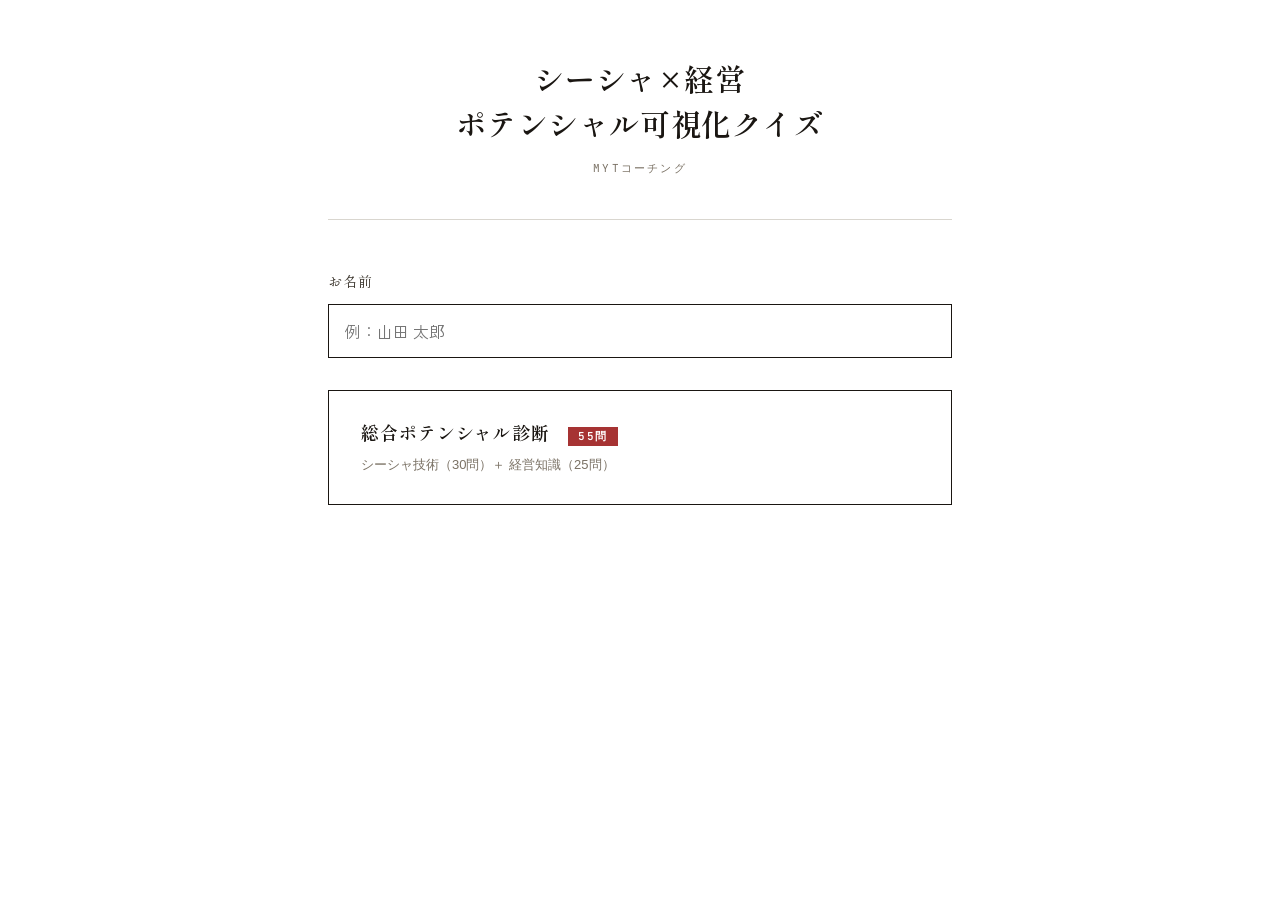
==== commit 217f7f0c: "fix: remove auto-start quiz and add name input screen - 起動時に startQuiz('all') が自動実行されてしまう問題を修正 - 名前入" ====
--- a/index.html
+++ b/index.html
@@ -32,10 +32,13 @@
 
         <!-- スタート画面 -->
         <div class="start-screen" id="startScreen">
-            <p>診断したいカテゴリを選んでください</p>
+            <div class="name-input-group">
+                <label for="clientName">お名前</label>
+                <input type="text" id="clientName" placeholder="例：山田 太郎" autocomplete="name">
+            </div>
 
             <div class="quiz-type-selector">
-                <button class="quiz-type-btn" onclick="startQuiz('all')">
+                <button class="quiz-type-btn" onclick="startQuizWithValidation('all')">
                     <h3>総合ポテンシャル診断 <span class="badge">55問</span></h3>
                     <p>シーシャ技術（30問）＋ 経営知識（25問）</p>
                 </button>
@@ -105,6 +108,16 @@
             </div>
         </div>
 
+        <!-- セクションコメント画面 -->
+        <div class="comment-screen" id="commentScreen" style="display: none;">
+            <div class="comment-section-label" id="commentSectionLabel"></div>
+            <p class="comment-prompt" id="commentPrompt"></p>
+            <textarea id="sectionComment" rows="5" placeholder="疑問点や感想があればご記入ください（任意）"></textarea>
+            <div class="comment-screen-buttons">
+                <button class="next-btn" onclick="submitSectionComment()">次へ進む</button>
+            </div>
+        </div>
+
         <!-- 結果画面 -->
         <div class="result-screen" id="resultScreen">
             <div class="print-header">シーシャ×経営 ポテンシャル可視化クイズ ─ 診断結果</div>
@@ -151,6 +164,5 @@
     </div>
 
     <script src="app.js"></script>
-    <script>startQuiz('all');</script>
 </body>
 </html>
--- a/styles.css
+++ b/styles.css
@@ -68,6 +68,36 @@
   text-align: center;
 }
 
+.name-input-group {
+  margin-bottom: 32px;
+}
+
+.name-input-group label {
+  display: block;
+  font-family: "Shippori Mincho", serif;
+  font-size: 14px;
+  letter-spacing: 0.08em;
+  color: var(--ink-soft);
+  margin-bottom: 10px;
+}
+
+.name-input-group input {
+  width: 100%;
+  border: 1px solid var(--ink);
+  border-radius: 0;
+  padding: 14px 16px;
+  font-family: "Zen Kaku Gothic New", sans-serif;
+  font-size: 16px;
+  color: var(--ink);
+  background: var(--paper);
+  outline: none;
+  transition: border-color 0.2s;
+}
+
+.name-input-group input:focus {
+  border-color: var(--accent);
+}
+
 .quiz-type-selector {
   display: flex;
   flex-direction: column;
@@ -496,6 +526,57 @@
 }
 
 /* 結果画面 */
+.comment-screen {
+  display: none;
+  padding: 40px 0 48px;
+}
+
+.comment-section-label {
+  font-family: "Shippori Mincho", serif;
+  font-size: 0.85rem;
+  letter-spacing: 0.08em;
+  color: var(--ink-mute);
+  text-transform: uppercase;
+  margin-bottom: 16px;
+}
+
+.comment-prompt {
+  font-size: 1rem;
+  line-height: 1.8;
+  color: var(--ink);
+  margin-bottom: 24px;
+  border-left: 3px solid var(--accent);
+  padding-left: 16px;
+}
+
+.comment-screen textarea {
+  width: 100%;
+  border: 1px solid var(--rule);
+  border-radius: 4px;
+  padding: 14px 16px;
+  font-family: "Zen Kaku Gothic New", sans-serif;
+  font-size: 0.95rem;
+  line-height: 1.8;
+  color: var(--ink);
+  background: var(--paper-2);
+  resize: vertical;
+  outline: none;
+  margin-bottom: 24px;
+}
+
+.comment-screen textarea:focus {
+  border-color: var(--accent);
+  background: var(--paper);
+}
+
+.comment-screen-buttons {
+  text-align: center;
+}
+
+.comment-screen-buttons .next-btn {
+  display: block;
+}
+
 .result-screen {
   display: none;
   text-align: center;
@@ -902,3 +983,452 @@
     color: var(--ink);
   }
 }
+
+/* ── ADMIN ─────────────────────────────────────────────────── */
+
+.admin-wrap {
+  max-width: 860px;
+  margin: 0 auto;
+  padding: 0 32px 64px;
+}
+
+.admin-header {
+  text-align: center;
+  padding: 48px 0 36px;
+  border-bottom: 1px solid var(--rule);
+  margin-bottom: 40px;
+}
+
+.admin-header h1 {
+  font-family: "Shippori Mincho", serif;
+  font-size: clamp(18px, 3vw, 24px);
+  font-weight: 600;
+  letter-spacing: 0.05em;
+  margin-bottom: 8px;
+}
+
+.admin-header p {
+  font-size: 13px;
+  color: var(--ink-mute);
+  font-family: "JetBrains Mono", monospace;
+  letter-spacing: 0.08em;
+}
+
+/* 一覧 */
+.admin-list-head {
+  display: flex;
+  justify-content: space-between;
+  align-items: center;
+  margin-bottom: 20px;
+}
+
+.admin-list-head h2 {
+  font-family: "Shippori Mincho", serif;
+  font-size: 16px;
+  font-weight: 600;
+  letter-spacing: 0.05em;
+}
+
+.admin-count {
+  font-size: 13px;
+  color: var(--ink-mute);
+  font-family: "JetBrains Mono", monospace;
+}
+
+.admin-btn-danger {
+  background: transparent;
+  border: 1px solid var(--accent);
+  color: var(--accent);
+  font-family: "Zen Kaku Gothic New", sans-serif;
+  font-size: 12px;
+  padding: 6px 14px;
+  cursor: pointer;
+  transition: background 0.2s, color 0.2s;
+}
+
+.admin-btn-danger:hover {
+  background: var(--accent);
+  color: var(--paper);
+}
+
+.client-table {
+  width: 100%;
+  border-collapse: collapse;
+  font-size: 14px;
+}
+
+.client-table th {
+  text-align: left;
+  padding: 10px 12px;
+  background: var(--ink);
+  color: var(--paper);
+  font-family: "Shippori Mincho", serif;
+  font-weight: 600;
+  font-size: 12px;
+  letter-spacing: 0.05em;
+}
+
+.client-row {
+  border-bottom: 1px solid var(--rule);
+  cursor: pointer;
+  transition: background 0.15s;
+  border-left: 4px solid transparent;
+}
+
+.client-row:hover {
+  background: var(--paper-2);
+}
+
+.client-row td {
+  padding: 14px 12px;
+  vertical-align: middle;
+}
+
+.client-row .client-name {
+  font-family: "Shippori Mincho", serif;
+  font-weight: 600;
+  font-size: 15px;
+}
+
+.client-row .client-date {
+  font-size: 12px;
+  color: var(--ink-mute);
+  font-family: "JetBrains Mono", monospace;
+  margin-top: 2px;
+}
+
+.grade-badge {
+  display: inline-block;
+  font-family: "Shippori Mincho", serif;
+  font-weight: 700;
+  font-size: 15px;
+  width: 28px;
+  text-align: center;
+}
+
+.grade-badge.grade-a { color: var(--correct); }
+.grade-badge.grade-b { color: var(--ink); }
+.grade-badge.grade-c { color: var(--warning); }
+.grade-badge.grade-d { color: var(--accent); }
+
+.client-row.grade-a { border-left-color: var(--correct); }
+.client-row.grade-b { border-left-color: var(--ink-mute); }
+.client-row.grade-c { border-left-color: var(--warning); }
+.client-row.grade-d { border-left-color: var(--accent); }
+
+.tab-warn-badge {
+  font-size: 11px;
+  color: var(--warning);
+  margin-left: 6px;
+  font-family: "JetBrains Mono", monospace;
+}
+
+.admin-empty {
+  text-align: center;
+  padding: 64px 0;
+  color: var(--ink-mute);
+  font-family: "Shippori Mincho", serif;
+  font-size: 15px;
+  line-height: 2;
+}
+
+/* 詳細 */
+.admin-btn-back {
+  background: transparent;
+  border: none;
+  color: var(--ink-mute);
+  font-family: "Zen Kaku Gothic New", sans-serif;
+  font-size: 14px;
+  cursor: pointer;
+  padding: 0;
+  margin-bottom: 32px;
+  display: flex;
+  align-items: center;
+  gap: 6px;
+  transition: color 0.2s;
+}
+
+.admin-btn-back:hover { color: var(--ink); }
+
+.detail-summary-card {
+  border: 1px solid var(--rule);
+  padding: 28px 32px;
+  margin-bottom: 32px;
+}
+
+.detail-client-name {
+  font-family: "Shippori Mincho", serif;
+  font-size: clamp(20px, 3vw, 26px);
+  font-weight: 600;
+  margin-bottom: 6px;
+}
+
+.detail-meta {
+  font-size: 12px;
+  color: var(--ink-mute);
+  font-family: "JetBrains Mono", monospace;
+  letter-spacing: 0.05em;
+  margin-bottom: 24px;
+}
+
+.score-badges {
+  display: grid;
+  grid-template-columns: repeat(3, 1fr);
+  gap: 16px;
+}
+
+.score-badge-item {
+  border: 1px solid var(--rule);
+  padding: 16px;
+  text-align: center;
+}
+
+.score-badge-item .label {
+  font-size: 11px;
+  color: var(--ink-mute);
+  letter-spacing: 0.08em;
+  font-family: "JetBrains Mono", monospace;
+  margin-bottom: 8px;
+}
+
+.score-badge-item .value {
+  font-family: "Shippori Mincho", serif;
+  font-size: 20px;
+  font-weight: 600;
+  margin-bottom: 4px;
+}
+
+.score-badge-item .percent {
+  font-size: 13px;
+  color: var(--ink-soft);
+  margin-bottom: 6px;
+}
+
+.admin-section {
+  margin-bottom: 36px;
+}
+
+.admin-section-title {
+  font-family: "Shippori Mincho", serif;
+  font-size: 14px;
+  font-weight: 600;
+  letter-spacing: 0.08em;
+  color: var(--ink-soft);
+  border-bottom: 1px solid var(--rule);
+  padding-bottom: 8px;
+  margin-bottom: 16px;
+}
+
+/* カテゴリ別 */
+.category-bar-item {
+  display: grid;
+  grid-template-columns: 180px 1fr 60px;
+  align-items: center;
+  gap: 12px;
+  margin-bottom: 10px;
+  font-size: 13px;
+}
+
+.category-bar-item .cat-name {
+  font-family: "Shippori Mincho", serif;
+  color: var(--ink-soft);
+  font-size: 12px;
+}
+
+.category-bar-track {
+  height: 8px;
+  background: var(--paper-2);
+  border-radius: 2px;
+  overflow: hidden;
+}
+
+.category-bar-fill {
+  height: 100%;
+  background: var(--ink);
+  border-radius: 2px;
+  transition: width 0.4s ease;
+}
+
+.category-bar-fill.weak { background: var(--warning); }
+
+.cat-percent {
+  font-family: "JetBrains Mono", monospace;
+  font-size: 12px;
+  text-align: right;
+}
+
+.cat-percent.weak { color: var(--warning); font-weight: 700; }
+
+.category-group-label {
+  font-size: 11px;
+  letter-spacing: 0.1em;
+  color: var(--ink-mute);
+  font-family: "JetBrains Mono", monospace;
+  margin: 16px 0 8px;
+}
+
+/* セクションコメント */
+.section-comment-block {
+  display: grid;
+  grid-template-columns: 120px 1fr;
+  gap: 0;
+  border: 1px solid var(--rule);
+}
+
+.section-comment-block .comment-label {
+  padding: 12px 16px;
+  font-size: 12px;
+  font-family: "JetBrains Mono", monospace;
+  color: var(--ink-mute);
+  background: var(--paper-2);
+  border-bottom: 1px solid var(--rule);
+}
+
+.section-comment-block .comment-text {
+  padding: 12px 16px;
+  font-size: 14px;
+  line-height: 1.7;
+  border-bottom: 1px solid var(--rule);
+}
+
+.section-comment-block .comment-label:last-of-type,
+.section-comment-block .comment-text:last-child {
+  border-bottom: none;
+}
+
+.comment-empty { color: var(--ink-mute); font-style: italic; }
+
+/* 自由記述 */
+.free-text-block {
+  border: 1px solid var(--rule);
+  margin-bottom: 12px;
+}
+
+.free-text-block .q-label {
+  padding: 10px 16px;
+  font-size: 12px;
+  font-family: "JetBrains Mono", monospace;
+  color: var(--ink-mute);
+  background: var(--paper-2);
+  border-bottom: 1px solid var(--rule);
+}
+
+.free-text-block .q-text {
+  padding: 10px 16px;
+  font-size: 13px;
+  color: var(--ink-soft);
+  border-bottom: 1px solid var(--rule);
+}
+
+.free-text-block .free-content {
+  padding: 12px 16px;
+  font-size: 14px;
+  line-height: 1.8;
+}
+
+/* 55問一覧 */
+.answer-list {
+  border: 1px solid var(--rule);
+  border-bottom: none;
+}
+
+.answer-item {
+  border-bottom: 1px solid var(--rule);
+}
+
+.answer-item summary {
+  display: grid;
+  grid-template-columns: 40px 150px 36px 36px 1fr;
+  align-items: center;
+  gap: 8px;
+  padding: 10px 14px;
+  cursor: pointer;
+  font-size: 13px;
+  list-style: none;
+}
+
+.answer-item summary::-webkit-details-marker { display: none; }
+
+.answer-item.ans-correct { background: #F0FBF5; }
+.answer-item.ans-wrong   { background: #FDF3F3; }
+.answer-item.ans-timeout { background: #FEF9F0; }
+
+.answer-item .ans-no {
+  font-family: "JetBrains Mono", monospace;
+  font-size: 11px;
+  color: var(--ink-mute);
+}
+
+.answer-item .ans-cat {
+  font-size: 11px;
+  color: var(--ink-mute);
+  white-space: nowrap;
+  overflow: hidden;
+  text-overflow: ellipsis;
+}
+
+.answer-item .ans-answer {
+  font-family: "Shippori Mincho", serif;
+  font-size: 16px;
+  text-align: center;
+}
+
+.answer-item .ans-correct-mark {
+  font-size: 14px;
+  text-align: center;
+}
+
+.answer-item .ans-question {
+  font-size: 13px;
+  overflow: hidden;
+  text-overflow: ellipsis;
+  white-space: nowrap;
+}
+
+.answer-detail {
+  padding: 12px 16px 16px 58px;
+  border-top: 1px solid var(--rule);
+  background: rgba(255,255,255,0.6);
+}
+
+.answer-detail .model-answer {
+  font-size: 13px;
+  color: var(--ink-soft);
+  line-height: 1.8;
+  margin-bottom: 8px;
+}
+
+.has-free-badge {
+  font-size: 11px;
+  margin-left: 4px;
+  opacity: 0.7;
+}
+
+.answer-detail .user-explanation {
+  font-size: 13px;
+  color: var(--ink);
+  background: var(--paper-2);
+  padding: 10px 14px;
+  line-height: 1.8;
+  border-left: 3px solid var(--accent);
+  margin-top: 8px;
+}
+
+.free-label {
+  display: inline-block;
+  font-family: "JetBrains Mono", monospace;
+  font-size: 10px;
+  letter-spacing: 0.1em;
+  color: var(--accent);
+  margin-right: 8px;
+  vertical-align: middle;
+}
+
+@media (max-width: 680px) {
+  .admin-wrap { padding: 0 16px 48px; }
+  .score-badges { grid-template-columns: 1fr; gap: 10px; }
+  .category-bar-item { grid-template-columns: 130px 1fr 50px; }
+  .section-comment-block { grid-template-columns: 1fr; }
+  .section-comment-block .comment-label { border-bottom: none; }
+  .answer-item summary { grid-template-columns: 32px 100px 30px 30px 1fr; gap: 4px; padding: 8px 10px; }
+}
